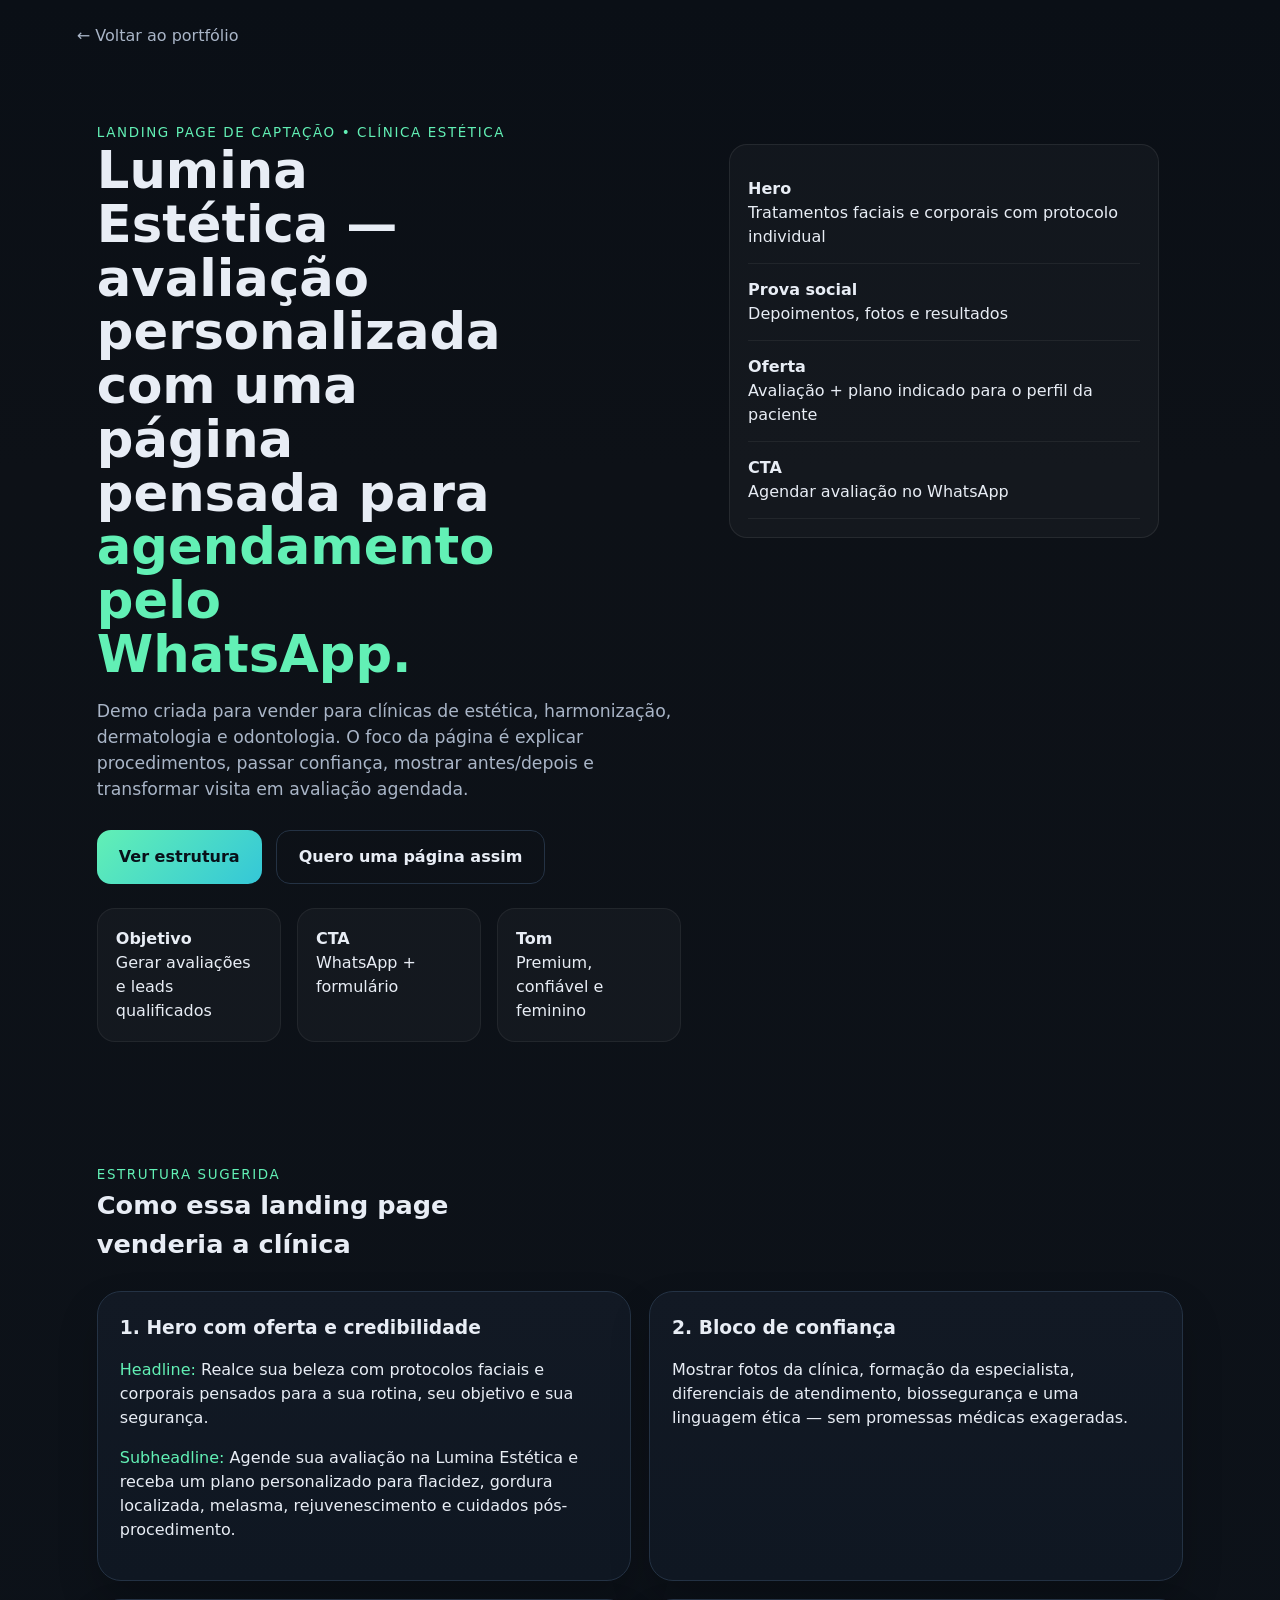
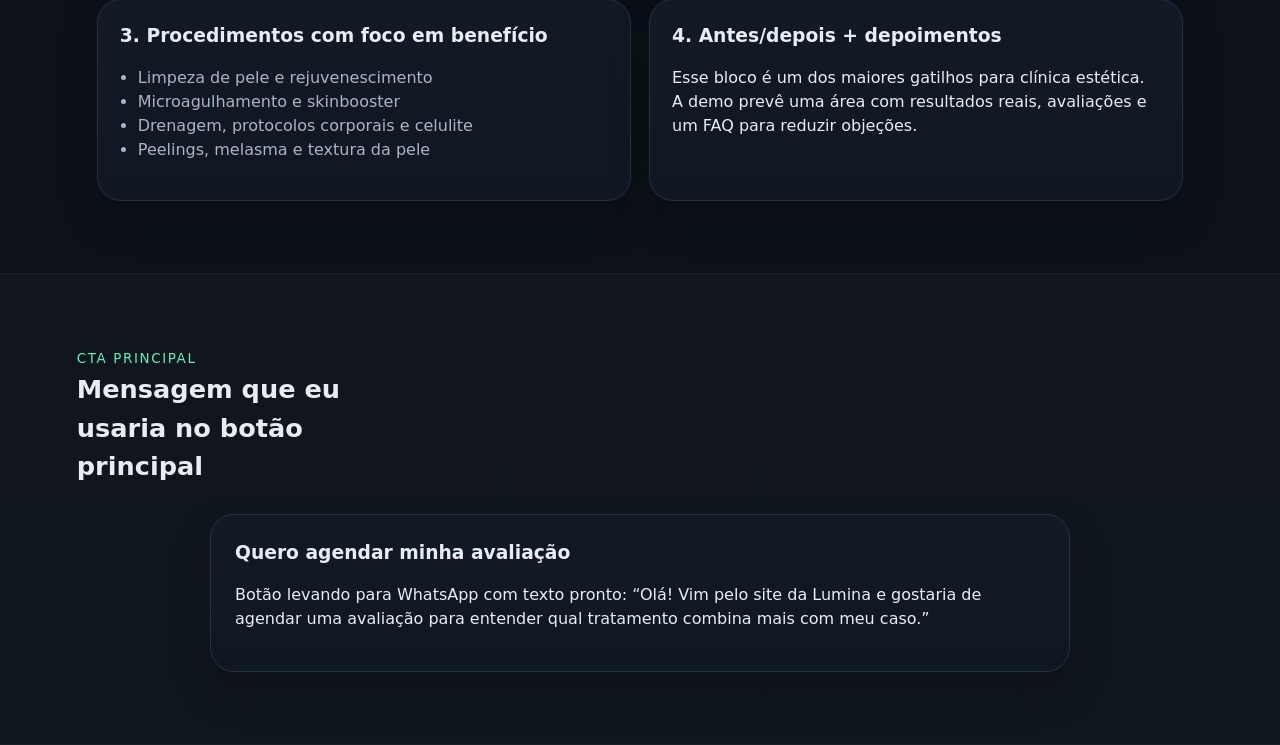
==== war-portfolio/clinica-estetica.html @ 03d07fb7 "Add war portfolio landing pages" ====
<!DOCTYPE html><html lang='pt-BR'><head><meta charset='UTF-8'/><meta name='viewport' content='width=device-width, initial-scale=1.0'/><title>Lumina Estética — Landing page demo</title><link rel='stylesheet' href='assets/styles.css'/></head><body>
<a class='back' href='index.html'>← Voltar ao portfólio</a>
<section class='demo-hero'>
  <div>
    <span class='eyebrow'>Landing page de captação • clínica estética</span>
    <h1>Lumina Estética — avaliação personalizada com uma página pensada para <span>agendamento pelo WhatsApp.</span></h1>
    <p class='lead'>Demo criada para vender para clínicas de estética, harmonização, dermatologia e odontologia. O foco da página é explicar procedimentos, passar confiança, mostrar antes/depois e transformar visita em avaliação agendada.</p>
    <div class='cta-row'><a class='btn primary' href='#estrutura'>Ver estrutura</a><a class='btn ghost' href='https://wa.me/' target='_blank'>Quero uma página assim</a></div>
    <div class='stats'><div class='stat'><strong>Objetivo</strong><div>Gerar avaliações e leads qualificados</div></div><div class='stat'><strong>CTA</strong><div>WhatsApp + formulário</div></div><div class='stat'><strong>Tom</strong><div>Premium, confiável e feminino</div></div></div>
  </div>
  <div class='mockup'><div class='screen'><div><strong>Hero</strong><br/>Tratamentos faciais e corporais com protocolo individual</div><div><strong>Prova social</strong><br/>Depoimentos, fotos e resultados</div><div><strong>Oferta</strong><br/>Avaliação + plano indicado para o perfil da paciente</div><div><strong>CTA</strong><br/>Agendar avaliação no WhatsApp</div></div></div>
</section>
<section id='estrutura' class='section'>
  <div class='section-head'><span class='eyebrow'>Estrutura sugerida</span><h2>Como essa landing page venderia a clínica</h2></div>
  <div class='feature-grid'>
    <article><h3>1. Hero com oferta e credibilidade</h3><p><span class='highlight'>Headline:</span> Realce sua beleza com protocolos faciais e corporais pensados para a sua rotina, seu objetivo e sua segurança.</p><p><span class='highlight'>Subheadline:</span> Agende sua avaliação na Lumina Estética e receba um plano personalizado para flacidez, gordura localizada, melasma, rejuvenescimento e cuidados pós-procedimento.</p></article>
    <article><h3>2. Bloco de confiança</h3><p>Mostrar fotos da clínica, formação da especialista, diferenciais de atendimento, biossegurança e uma linguagem ética — sem promessas médicas exageradas.</p></article>
    <article><h3>3. Procedimentos com foco em benefício</h3><ul class='clean'><li>Limpeza de pele e rejuvenescimento</li><li>Microagulhamento e skinbooster</li><li>Drenagem, protocolos corporais e celulite</li><li>Peelings, melasma e textura da pele</li></ul></article>
    <article><h3>4. Antes/depois + depoimentos</h3><p>Esse bloco é um dos maiores gatilhos para clínica estética. A demo prevê uma área com resultados reais, avaliações e um FAQ para reduzir objeções.</p></article>
  </div>
</section>
<section class='section alt'>
  <div class='section-head'><span class='eyebrow'>CTA principal</span><h2>Mensagem que eu usaria no botão principal</h2></div>
  <article style='padding:24px;max-width:860px;margin:auto'><h3>Quero agendar minha avaliação</h3><p>Botão levando para WhatsApp com texto pronto: “Olá! Vim pelo site da Lumina e gostaria de agendar uma avaliação para entender qual tratamento combina mais com meu caso.”</p></article>
</section>
</body></html>
---- war-portfolio/assets/styles.css ----
:root{--bg:#0d1117;--panel:#121924;--panel2:#0f1722;--text:#e8edf5;--muted:#a9b5c7;--line:#243244;--brand:#62f0b5;--brand2:#7aa2ff;--accent:#ffb86b}
*{box-sizing:border-box}body{margin:0;font-family:Inter,system-ui,sans-serif;background:linear-gradient(180deg,#0a0f16,#0d1117 20%,#0c121a);color:var(--text);line-height:1.5}a{color:inherit;text-decoration:none} .hero{padding:28px 6vw 72px;background:radial-gradient(circle at top right,rgba(98,240,181,.12),transparent 24%),radial-gradient(circle at top left,rgba(122,162,255,.12),transparent 20%)} .nav{display:flex;justify-content:space-between;align-items:center;margin-bottom:48px}.brand{font-weight:800;letter-spacing:.02em}.nav-links{display:flex;gap:20px;color:var(--muted)}.hero-grid{display:grid;grid-template-columns:1.25fr .75fr;gap:28px;align-items:start;max-width:1180px;margin:0 auto}.eyebrow{display:inline-block;font-size:.84rem;text-transform:uppercase;letter-spacing:.12em;color:var(--brand)}h1,h2,h3{margin:0 0 12px}h1{font-size:clamp(2rem,4vw,4rem);line-height:1.05;max-width:12ch}h1 span{color:var(--brand)}h2{font-size:clamp(1.5rem,2vw,2.4rem);max-width:20ch}.lead{font-size:1.08rem;color:var(--muted);max-width:60ch}.cta-row{display:flex;gap:14px;margin-top:28px;flex-wrap:wrap}.btn{display:inline-flex;align-items:center;justify-content:center;padding:14px 22px;border-radius:14px;font-weight:700;border:1px solid var(--line)}.btn.primary{background:linear-gradient(135deg,var(--brand),#34c7d8);color:#081019;border:none}.btn.ghost{background:transparent}.hero-card,.project-card,article,.services-grid article,.contact{background:linear-gradient(180deg,var(--panel),var(--panel2));border:1px solid var(--line);border-radius:24px;box-shadow:0 20px 40px rgba(0,0,0,.18)}.hero-card{padding:24px;display:grid;gap:16px}.metric{padding:18px;border-radius:18px;background:rgba(255,255,255,.02);border:1px solid rgba(255,255,255,.05)}.metric strong{display:block;font-size:1.1rem}.metric span{display:block;color:var(--muted);margin-top:4px}.section{padding:72px 6vw;max-width:1240px;margin:0 auto}.alt{background:rgba(255,255,255,.015);border-top:1px solid rgba(255,255,255,.04);border-bottom:1px solid rgba(255,255,255,.04);max-width:none}.section-head{margin-bottom:28px}.section-head p{color:var(--muted);max-width:70ch}.pillars,.services-grid,.niches{display:grid;grid-template-columns:repeat(3,1fr);gap:18px}.pillars article,.services-grid article,.niches article{padding:24px}.projects-grid{display:grid;grid-template-columns:repeat(4,1fr);gap:18px}.project-card{padding:22px;min-height:210px;display:flex;flex-direction:column;justify-content:flex-end;transition:.25s transform,.25s border-color}.project-card:hover{transform:translateY(-4px);border-color:var(--brand)}.project-card p{color:var(--muted)}.project-card.accent{background:linear-gradient(180deg,rgba(98,240,181,.08),rgba(18,25,36,1))}.tag{display:inline-block;padding:8px 12px;border-radius:999px;background:rgba(122,162,255,.15);color:#d7e2ff;font-size:.8rem;font-weight:700;margin-bottom:auto}.contact{padding:32px;display:flex;justify-content:space-between;align-items:center;gap:20px}.demo-hero{padding:72px 6vw 48px;max-width:1240px;margin:0 auto;display:grid;grid-template-columns:1.1fr .9fr;gap:24px}.mockup{padding:24px}.mockup .screen{border-radius:18px;border:1px solid rgba(255,255,255,.08);padding:18px;background:rgba(255,255,255,.03)}.mockup .screen div{padding:14px 0;border-bottom:1px solid rgba(255,255,255,.06)}.stats{display:grid;grid-template-columns:repeat(3,1fr);gap:16px;margin-top:24px}.stat{padding:18px;border-radius:18px;background:rgba(255,255,255,.03);border:1px solid rgba(255,255,255,.06)}.feature-grid,.faq-grid{display:grid;grid-template-columns:repeat(2,1fr);gap:18px}.feature-grid article,.faq-grid article{padding:22px}.back{display:inline-flex;margin:24px 6vw 0;color:var(--muted)} ul.clean{padding-left:18px;color:var(--muted)} .highlight{color:var(--brand)}
@media(max-width:980px){.hero-grid,.demo-hero,.projects-grid,.pillars,.services-grid,.niches,.feature-grid,.faq-grid{grid-template-columns:1fr 1fr}.contact{flex-direction:column;align-items:flex-start}}
@media(max-width:680px){.nav{flex-direction:column;gap:16px;align-items:flex-start}.hero-grid,.demo-hero,.projects-grid,.pillars,.services-grid,.niches,.feature-grid,.faq-grid{grid-template-columns:1fr}.contact{padding:24px}.stats{grid-template-columns:1fr}}
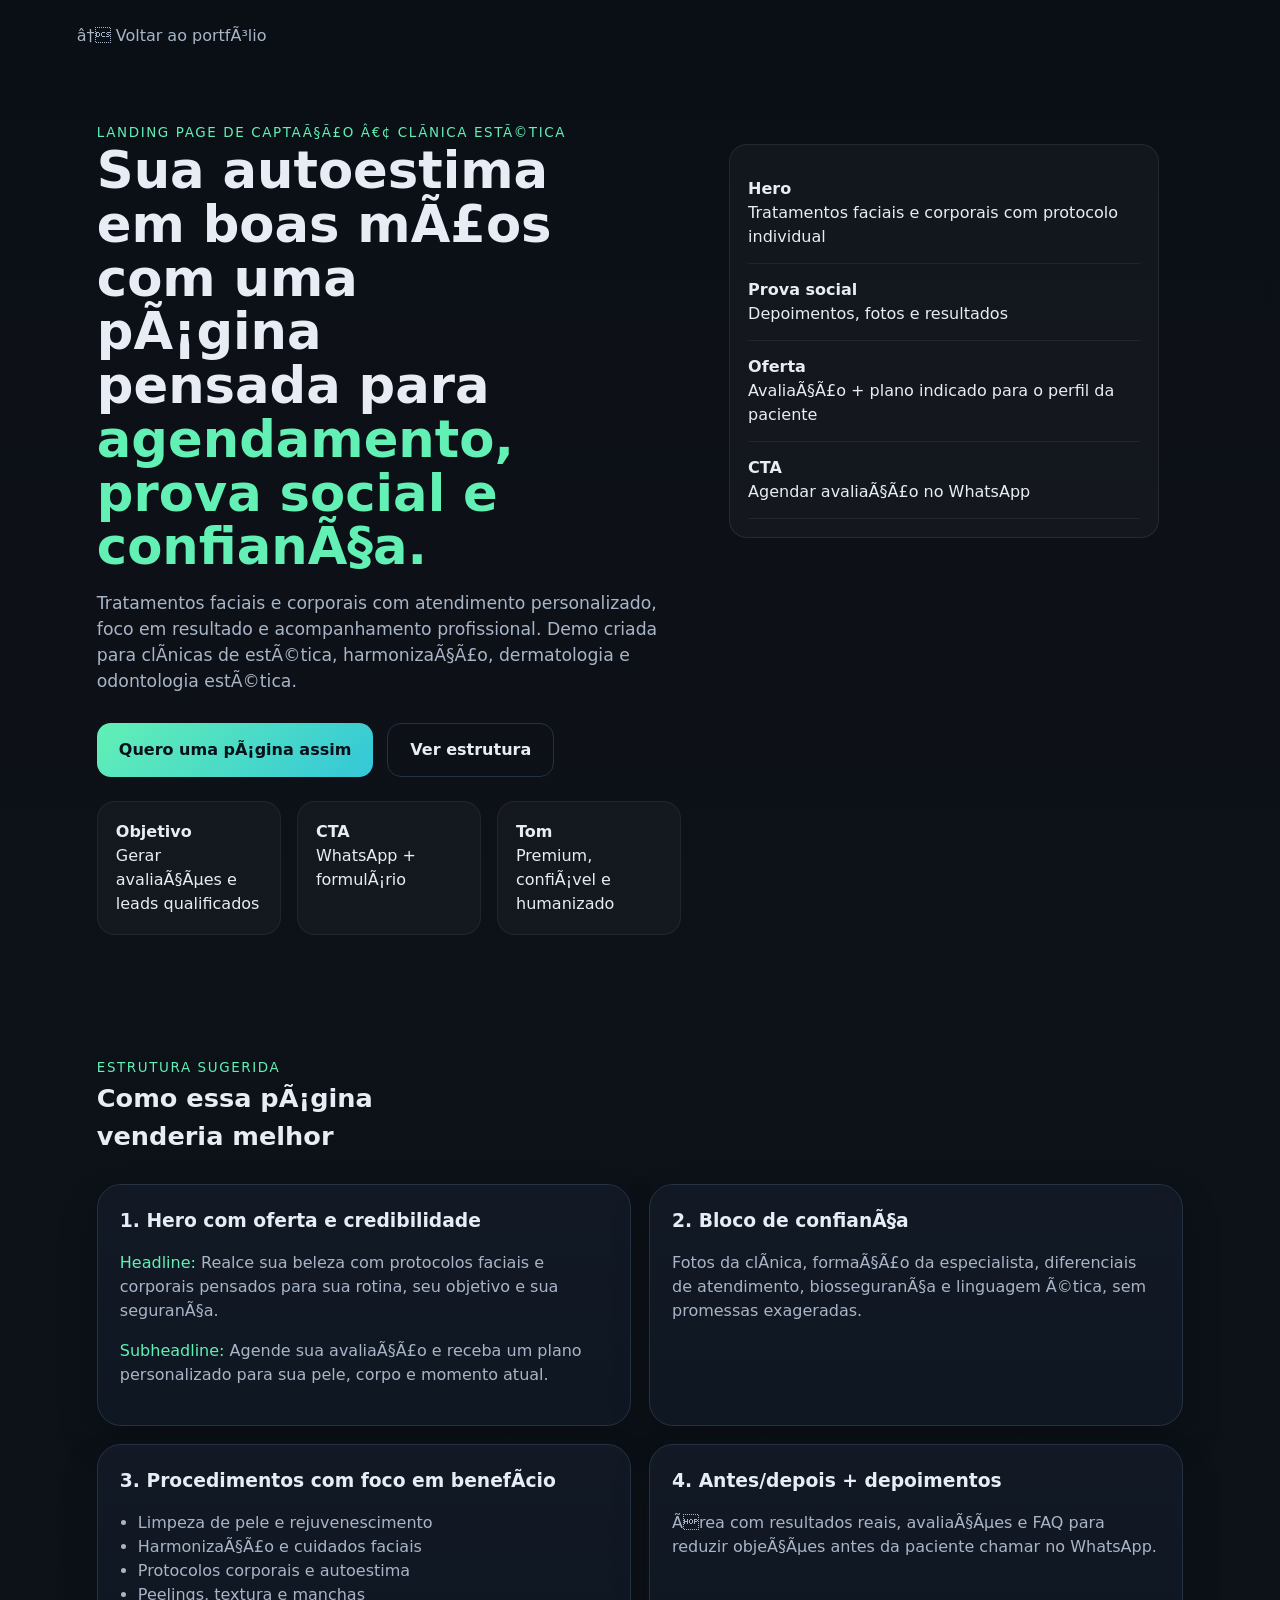
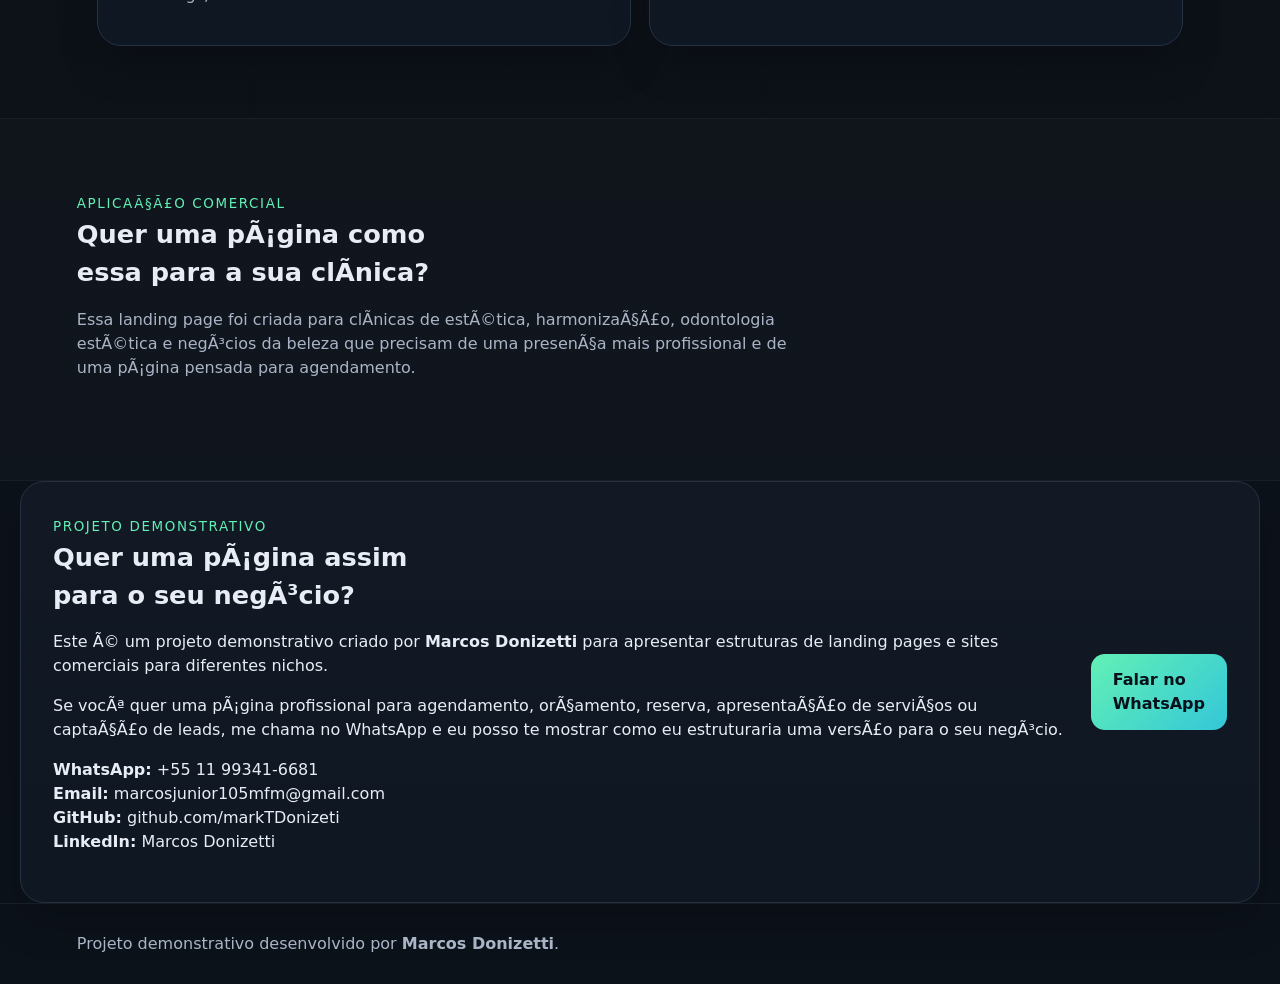
==== commit 19db7c76: "Improve war portfolio contacts and commercial copy" ====
--- a/war-portfolio/clinica-estetica.html
+++ b/war-portfolio/clinica-estetica.html
@@ -1,26 +1,35 @@
-<!DOCTYPE html><html lang='pt-BR'><head><meta charset='UTF-8'/><meta name='viewport' content='width=device-width, initial-scale=1.0'/><title>Lumina Estética — Landing page demo</title><link rel='stylesheet' href='assets/styles.css'/></head><body>
-<a class='back' href='index.html'>← Voltar ao portfólio</a>
-<section class='demo-hero'>
+﻿<!DOCTYPE html>
+<html lang="pt-BR"><head><meta charset="UTF-8"/><meta name="viewport" content="width=device-width, initial-scale=1.0"/><title>Lumina EstÃ©tica â€” Landing page demo</title><link rel="stylesheet" href="assets/styles.css"/></head>
+<body>
+<a class="back" href="index.html">â† Voltar ao portfÃ³lio</a>
+<section class="demo-hero">
   <div>
-    <span class='eyebrow'>Landing page de captação • clínica estética</span>
-    <h1>Lumina Estética — avaliação personalizada com uma página pensada para <span>agendamento pelo WhatsApp.</span></h1>
-    <p class='lead'>Demo criada para vender para clínicas de estética, harmonização, dermatologia e odontologia. O foco da página é explicar procedimentos, passar confiança, mostrar antes/depois e transformar visita em avaliação agendada.</p>
-    <div class='cta-row'><a class='btn primary' href='#estrutura'>Ver estrutura</a><a class='btn ghost' href='https://wa.me/' target='_blank'>Quero uma página assim</a></div>
-    <div class='stats'><div class='stat'><strong>Objetivo</strong><div>Gerar avaliações e leads qualificados</div></div><div class='stat'><strong>CTA</strong><div>WhatsApp + formulário</div></div><div class='stat'><strong>Tom</strong><div>Premium, confiável e feminino</div></div></div>
+    <span class="eyebrow">Landing page de captaÃ§Ã£o â€¢ clÃ­nica estÃ©tica</span>
+    <h1>Sua autoestima em boas mÃ£os com uma pÃ¡gina pensada para <span>agendamento, prova social e confianÃ§a.</span></h1>
+    <p class="lead">Tratamentos faciais e corporais com atendimento personalizado, foco em resultado e acompanhamento profissional. Demo criada para clÃ­nicas de estÃ©tica, harmonizaÃ§Ã£o, dermatologia e odontologia estÃ©tica.</p>
+    <div class="cta-row"><a class="btn primary" href="https://wa.me/5511993416681?text=Oi%20Marcos,%20vim%20pelo%20seu%20portf%C3%B3lio%20e%20quero%20falar%20sobre%20uma%20landing%20page." target="_blank" rel="noopener">Quero uma pÃ¡gina assim</a><a class="btn ghost" href="#estrutura">Ver estrutura</a></div>
+    <div class="stats"><div class='stat'><strong>Objetivo</strong><div>Gerar avaliaÃ§Ãµes e leads qualificados</div></div><div class='stat'><strong>CTA</strong><div>WhatsApp + formulÃ¡rio</div></div><div class='stat'><strong>Tom</strong><div>Premium, confiÃ¡vel e humanizado</div></div></div>
   </div>
-  <div class='mockup'><div class='screen'><div><strong>Hero</strong><br/>Tratamentos faciais e corporais com protocolo individual</div><div><strong>Prova social</strong><br/>Depoimentos, fotos e resultados</div><div><strong>Oferta</strong><br/>Avaliação + plano indicado para o perfil da paciente</div><div><strong>CTA</strong><br/>Agendar avaliação no WhatsApp</div></div></div>
+  <div class="mockup"><div class="screen"><div><strong>Hero</strong><br/>Tratamentos faciais e corporais com protocolo individual</div><div><strong>Prova social</strong><br/>Depoimentos, fotos e resultados</div><div><strong>Oferta</strong><br/>AvaliaÃ§Ã£o + plano indicado para o perfil da paciente</div><div><strong>CTA</strong><br/>Agendar avaliaÃ§Ã£o no WhatsApp</div></div></div>
 </section>
-<section id='estrutura' class='section'>
-  <div class='section-head'><span class='eyebrow'>Estrutura sugerida</span><h2>Como essa landing page venderia a clínica</h2></div>
-  <div class='feature-grid'>
-    <article><h3>1. Hero com oferta e credibilidade</h3><p><span class='highlight'>Headline:</span> Realce sua beleza com protocolos faciais e corporais pensados para a sua rotina, seu objetivo e sua segurança.</p><p><span class='highlight'>Subheadline:</span> Agende sua avaliação na Lumina Estética e receba um plano personalizado para flacidez, gordura localizada, melasma, rejuvenescimento e cuidados pós-procedimento.</p></article>
-    <article><h3>2. Bloco de confiança</h3><p>Mostrar fotos da clínica, formação da especialista, diferenciais de atendimento, biossegurança e uma linguagem ética — sem promessas médicas exageradas.</p></article>
-    <article><h3>3. Procedimentos com foco em benefício</h3><ul class='clean'><li>Limpeza de pele e rejuvenescimento</li><li>Microagulhamento e skinbooster</li><li>Drenagem, protocolos corporais e celulite</li><li>Peelings, melasma e textura da pele</li></ul></article>
-    <article><h3>4. Antes/depois + depoimentos</h3><p>Esse bloco é um dos maiores gatilhos para clínica estética. A demo prevê uma área com resultados reais, avaliações e um FAQ para reduzir objeções.</p></article>
+<section id="estrutura" class="section">
+  <div class="section-head"><span class="eyebrow">Estrutura sugerida</span><h2>Como essa pÃ¡gina venderia melhor</h2></div>
+  <div class="feature-grid"><article><h3>1. Hero com oferta e credibilidade</h3><p><span class='highlight'>Headline:</span> Realce sua beleza com protocolos faciais e corporais pensados para sua rotina, seu objetivo e sua seguranÃ§a.</p><p><span class='highlight'>Subheadline:</span> Agende sua avaliaÃ§Ã£o e receba um plano personalizado para sua pele, corpo e momento atual.</p></article><article><h3>2. Bloco de confianÃ§a</h3><p>Fotos da clÃ­nica, formaÃ§Ã£o da especialista, diferenciais de atendimento, biosseguranÃ§a e linguagem Ã©tica, sem promessas exageradas.</p></article><article><h3>3. Procedimentos com foco em benefÃ­cio</h3><ul class='clean'><li>Limpeza de pele e rejuvenescimento</li><li>HarmonizaÃ§Ã£o e cuidados faciais</li><li>Protocolos corporais e autoestima</li><li>Peelings, textura e manchas</li></ul></article><article><h3>4. Antes/depois + depoimentos</h3><p>Ãrea com resultados reais, avaliaÃ§Ãµes e FAQ para reduzir objeÃ§Ãµes antes da paciente chamar no WhatsApp.</p></article></div>
+</section>
+<section class="section alt">
+  <div class="section-head"><span class="eyebrow">AplicaÃ§Ã£o comercial</span><h2>Quer uma pÃ¡gina como essa para a sua clÃ­nica?</h2><p>Essa landing page foi criada para clÃ­nicas de estÃ©tica, harmonizaÃ§Ã£o, odontologia estÃ©tica e negÃ³cios da beleza que precisam de uma presenÃ§a mais profissional e de uma pÃ¡gina pensada para agendamento.</p></div>
+</section>
+
+<section class="section contact">
+  <div>
+    <span class="eyebrow">Projeto demonstrativo</span>
+    <h2>Quer uma pÃ¡gina assim para o seu negÃ³cio?</h2>
+    <p>Este Ã© um projeto demonstrativo criado por <strong>Marcos Donizetti</strong> para apresentar estruturas de landing pages e sites comerciais para diferentes nichos.</p>
+    <p>Se vocÃª quer uma pÃ¡gina profissional para agendamento, orÃ§amento, reserva, apresentaÃ§Ã£o de serviÃ§os ou captaÃ§Ã£o de leads, me chama no WhatsApp e eu posso te mostrar como eu estruturaria uma versÃ£o para o seu negÃ³cio.</p>
+    <p><strong>WhatsApp:</strong> +55 11 99341-6681<br/><strong>Email:</strong> marcosjunior105mfm@gmail.com<br/><strong>GitHub:</strong> <a href="https://github.com/markTDonizeti" target="_blank" rel="noopener">github.com/markTDonizeti</a><br/><strong>LinkedIn:</strong> <a href="https://www.linkedin.com/in/marcos-donizetti-48435938b/" target="_blank" rel="noopener">Marcos Donizetti</a></p>
   </div>
+  <a class="btn primary" href="https://wa.me/5511993416681?text=Oi%20Marcos,%20vim%20pelo%20seu%20portf%C3%B3lio%20e%20quero%20falar%20sobre%20uma%20landing%20page." target="_blank" rel="noopener">Falar no WhatsApp</a>
 </section>
-<section class='section alt'>
-  <div class='section-head'><span class='eyebrow'>CTA principal</span><h2>Mensagem que eu usaria no botão principal</h2></div>
-  <article style='padding:24px;max-width:860px;margin:auto'><h3>Quero agendar minha avaliação</h3><p>Botão levando para WhatsApp com texto pronto: “Olá! Vim pelo site da Lumina e gostaria de agendar uma avaliação para entender qual tratamento combina mais com meu caso.”</p></article>
-</section>
+<footer class="footer">Projeto demonstrativo desenvolvido por <strong>Marcos Donizetti</strong>.</footer>
+
 </body></html>
--- a/war-portfolio/assets/styles.css
+++ b/war-portfolio/assets/styles.css
@@ -1,4 +1,4 @@
-:root{--bg:#0d1117;--panel:#121924;--panel2:#0f1722;--text:#e8edf5;--muted:#a9b5c7;--line:#243244;--brand:#62f0b5;--brand2:#7aa2ff;--accent:#ffb86b}
-*{box-sizing:border-box}body{margin:0;font-family:Inter,system-ui,sans-serif;background:linear-gradient(180deg,#0a0f16,#0d1117 20%,#0c121a);color:var(--text);line-height:1.5}a{color:inherit;text-decoration:none} .hero{padding:28px 6vw 72px;background:radial-gradient(circle at top right,rgba(98,240,181,.12),transparent 24%),radial-gradient(circle at top left,rgba(122,162,255,.12),transparent 20%)} .nav{display:flex;justify-content:space-between;align-items:center;margin-bottom:48px}.brand{font-weight:800;letter-spacing:.02em}.nav-links{display:flex;gap:20px;color:var(--muted)}.hero-grid{display:grid;grid-template-columns:1.25fr .75fr;gap:28px;align-items:start;max-width:1180px;margin:0 auto}.eyebrow{display:inline-block;font-size:.84rem;text-transform:uppercase;letter-spacing:.12em;color:var(--brand)}h1,h2,h3{margin:0 0 12px}h1{font-size:clamp(2rem,4vw,4rem);line-height:1.05;max-width:12ch}h1 span{color:var(--brand)}h2{font-size:clamp(1.5rem,2vw,2.4rem);max-width:20ch}.lead{font-size:1.08rem;color:var(--muted);max-width:60ch}.cta-row{display:flex;gap:14px;margin-top:28px;flex-wrap:wrap}.btn{display:inline-flex;align-items:center;justify-content:center;padding:14px 22px;border-radius:14px;font-weight:700;border:1px solid var(--line)}.btn.primary{background:linear-gradient(135deg,var(--brand),#34c7d8);color:#081019;border:none}.btn.ghost{background:transparent}.hero-card,.project-card,article,.services-grid article,.contact{background:linear-gradient(180deg,var(--panel),var(--panel2));border:1px solid var(--line);border-radius:24px;box-shadow:0 20px 40px rgba(0,0,0,.18)}.hero-card{padding:24px;display:grid;gap:16px}.metric{padding:18px;border-radius:18px;background:rgba(255,255,255,.02);border:1px solid rgba(255,255,255,.05)}.metric strong{display:block;font-size:1.1rem}.metric span{display:block;color:var(--muted);margin-top:4px}.section{padding:72px 6vw;max-width:1240px;margin:0 auto}.alt{background:rgba(255,255,255,.015);border-top:1px solid rgba(255,255,255,.04);border-bottom:1px solid rgba(255,255,255,.04);max-width:none}.section-head{margin-bottom:28px}.section-head p{color:var(--muted);max-width:70ch}.pillars,.services-grid,.niches{display:grid;grid-template-columns:repeat(3,1fr);gap:18px}.pillars article,.services-grid article,.niches article{padding:24px}.projects-grid{display:grid;grid-template-columns:repeat(4,1fr);gap:18px}.project-card{padding:22px;min-height:210px;display:flex;flex-direction:column;justify-content:flex-end;transition:.25s transform,.25s border-color}.project-card:hover{transform:translateY(-4px);border-color:var(--brand)}.project-card p{color:var(--muted)}.project-card.accent{background:linear-gradient(180deg,rgba(98,240,181,.08),rgba(18,25,36,1))}.tag{display:inline-block;padding:8px 12px;border-radius:999px;background:rgba(122,162,255,.15);color:#d7e2ff;font-size:.8rem;font-weight:700;margin-bottom:auto}.contact{padding:32px;display:flex;justify-content:space-between;align-items:center;gap:20px}.demo-hero{padding:72px 6vw 48px;max-width:1240px;margin:0 auto;display:grid;grid-template-columns:1.1fr .9fr;gap:24px}.mockup{padding:24px}.mockup .screen{border-radius:18px;border:1px solid rgba(255,255,255,.08);padding:18px;background:rgba(255,255,255,.03)}.mockup .screen div{padding:14px 0;border-bottom:1px solid rgba(255,255,255,.06)}.stats{display:grid;grid-template-columns:repeat(3,1fr);gap:16px;margin-top:24px}.stat{padding:18px;border-radius:18px;background:rgba(255,255,255,.03);border:1px solid rgba(255,255,255,.06)}.feature-grid,.faq-grid{display:grid;grid-template-columns:repeat(2,1fr);gap:18px}.feature-grid article,.faq-grid article{padding:22px}.back{display:inline-flex;margin:24px 6vw 0;color:var(--muted)} ul.clean{padding-left:18px;color:var(--muted)} .highlight{color:var(--brand)}
+﻿:root{--bg:#0d1117;--panel:#121924;--panel2:#0f1722;--text:#e8edf5;--muted:#a9b5c7;--line:#243244;--brand:#62f0b5;--brand2:#7aa2ff;--accent:#ffb86b}
+*{box-sizing:border-box}body{margin:0;font-family:Inter,system-ui,sans-serif;background:linear-gradient(180deg,#0a0f16,#0d1117 20%,#0c121a);color:var(--text);line-height:1.5}a{color:inherit;text-decoration:none}.hero{padding:28px 6vw 72px;background:radial-gradient(circle at top right,rgba(98,240,181,.12),transparent 24%),radial-gradient(circle at top left,rgba(122,162,255,.12),transparent 20%)}.nav{display:flex;justify-content:space-between;align-items:center;margin-bottom:48px}.brand{font-weight:800;letter-spacing:.02em}.nav-links{display:flex;gap:20px;color:var(--muted);flex-wrap:wrap}.hero-grid{display:grid;grid-template-columns:1.2fr .8fr;gap:28px;align-items:start;max-width:1180px;margin:0 auto}.eyebrow{display:inline-block;font-size:.84rem;text-transform:uppercase;letter-spacing:.12em;color:var(--brand)}h1,h2,h3{margin:0 0 12px}h1{font-size:clamp(2rem,4vw,4rem);line-height:1.05;max-width:13ch}h1 span{color:var(--brand)}h2{font-size:clamp(1.5rem,2vw,2.4rem);max-width:22ch}.lead{font-size:1.08rem;color:var(--muted);max-width:60ch}.cta-row{display:flex;gap:14px;margin-top:28px;flex-wrap:wrap}.btn{display:inline-flex;align-items:center;justify-content:center;padding:14px 22px;border-radius:14px;font-weight:700;border:1px solid var(--line)}.btn.primary{background:linear-gradient(135deg,var(--brand),#34c7d8);color:#081019;border:none}.btn.ghost{background:transparent}.hero-card,.project-card,article,.services-grid article,.contact,.wide-card{background:linear-gradient(180deg,var(--panel),var(--panel2));border:1px solid var(--line);border-radius:24px;box-shadow:0 20px 40px rgba(0,0,0,.18)}.hero-card{padding:24px;display:grid;gap:16px}.metric{padding:18px;border-radius:18px;background:rgba(255,255,255,.02);border:1px solid rgba(255,255,255,.05);overflow-wrap:anywhere}.metric strong{display:block;font-size:1.1rem}.metric span{display:block;color:var(--muted);margin-top:4px}.section{padding:72px 6vw;max-width:1240px;margin:0 auto}.alt{background:rgba(255,255,255,.015);border-top:1px solid rgba(255,255,255,.04);border-bottom:1px solid rgba(255,255,255,.04);max-width:none}.section-head{margin-bottom:28px}.section-head p{color:var(--muted);max-width:70ch}.pillars,.services-grid,.niches{display:grid;grid-template-columns:repeat(3,1fr);gap:18px}.pillars article,.services-grid article,.niches article,.wide-card{padding:24px}.projects-grid{display:grid;grid-template-columns:repeat(4,1fr);gap:18px}.project-card{padding:22px;min-height:210px;display:flex;flex-direction:column;justify-content:flex-end;transition:.25s transform,.25s border-color}.project-card:hover{transform:translateY(-4px);border-color:var(--brand)}.project-card p,article p,.small{color:var(--muted)}.project-card.accent{background:linear-gradient(180deg,rgba(98,240,181,.08),rgba(18,25,36,1))}.tag{display:inline-block;padding:8px 12px;border-radius:999px;background:rgba(122,162,255,.15);color:#d7e2ff;font-size:.8rem;font-weight:700;margin-bottom:auto}.contact{padding:32px;display:flex;justify-content:space-between;align-items:center;gap:20px}.demo-hero{padding:72px 6vw 48px;max-width:1240px;margin:0 auto;display:grid;grid-template-columns:1.1fr .9fr;gap:24px}.mockup{padding:24px}.mockup .screen{border-radius:18px;border:1px solid rgba(255,255,255,.08);padding:18px;background:rgba(255,255,255,.03)}.mockup .screen div{padding:14px 0;border-bottom:1px solid rgba(255,255,255,.06)}.stats{display:grid;grid-template-columns:repeat(3,1fr);gap:16px;margin-top:24px}.stat{padding:18px;border-radius:18px;background:rgba(255,255,255,.03);border:1px solid rgba(255,255,255,.06)}.feature-grid,.faq-grid{display:grid;grid-template-columns:repeat(2,1fr);gap:18px}.feature-grid article,.faq-grid article{padding:22px}.back{display:inline-flex;margin:24px 6vw 0;color:var(--muted)}ul.clean{padding-left:18px;color:var(--muted)}.highlight{color:var(--brand)}.footer{padding:28px 6vw;color:var(--muted);border-top:1px solid rgba(255,255,255,.06)}
 @media(max-width:980px){.hero-grid,.demo-hero,.projects-grid,.pillars,.services-grid,.niches,.feature-grid,.faq-grid{grid-template-columns:1fr 1fr}.contact{flex-direction:column;align-items:flex-start}}
 @media(max-width:680px){.nav{flex-direction:column;gap:16px;align-items:flex-start}.hero-grid,.demo-hero,.projects-grid,.pillars,.services-grid,.niches,.feature-grid,.faq-grid{grid-template-columns:1fr}.contact{padding:24px}.stats{grid-template-columns:1fr}}
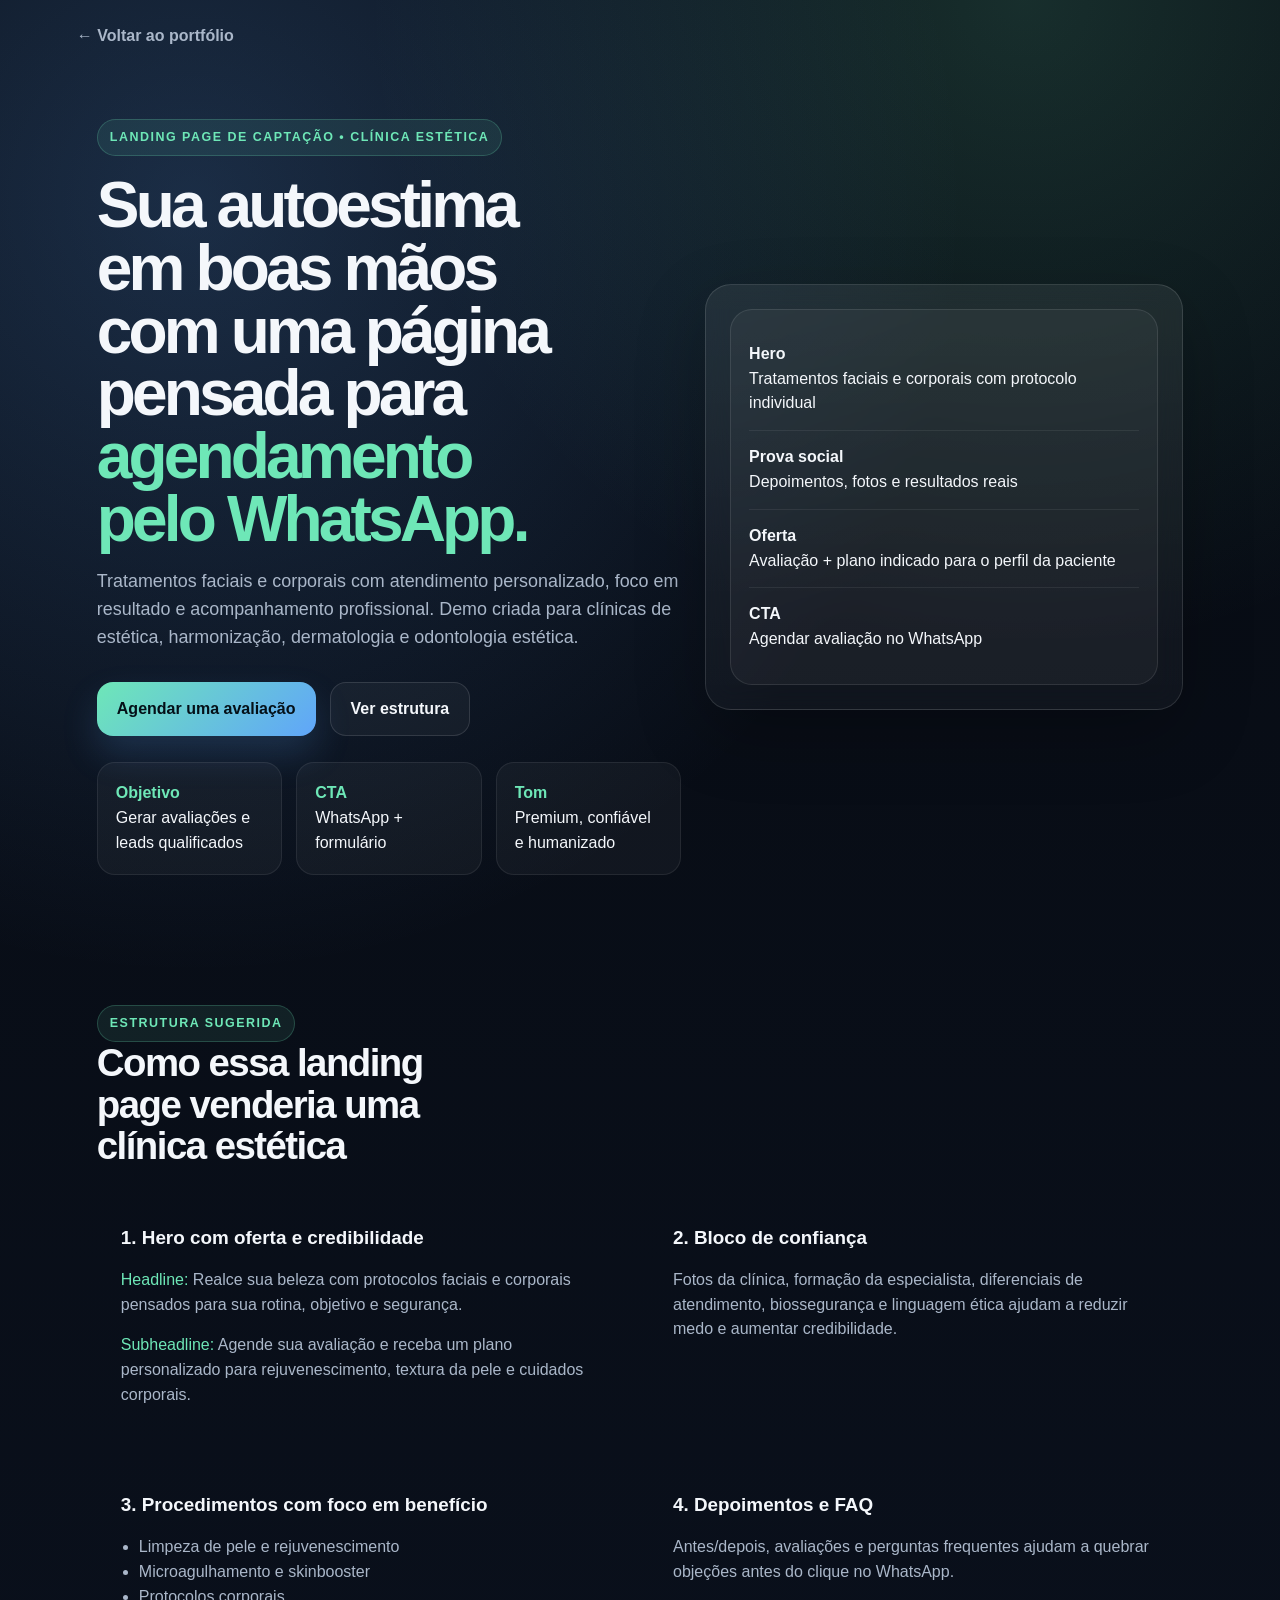
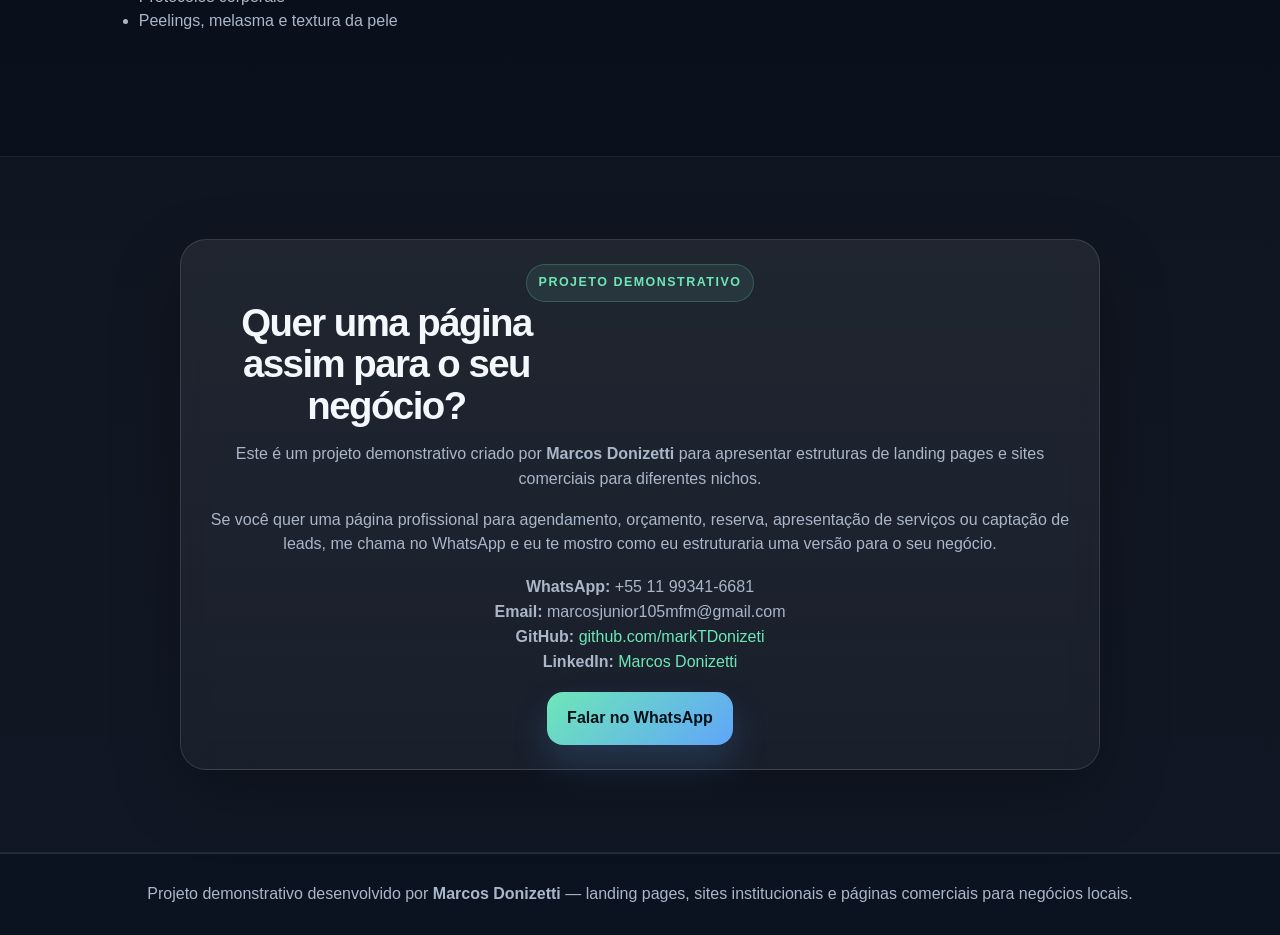
==== commit cc7fe985: "Fix UTF-8 encoding and improve portfolio layout" ====
--- a/war-portfolio/clinica-estetica.html
+++ b/war-portfolio/clinica-estetica.html
@@ -1,35 +1,45 @@
-﻿<!DOCTYPE html>
-<html lang="pt-BR"><head><meta charset="UTF-8"/><meta name="viewport" content="width=device-width, initial-scale=1.0"/><title>Lumina EstÃ©tica â€” Landing page demo</title><link rel="stylesheet" href="assets/styles.css"/></head>
+<!DOCTYPE html>
+<html lang='pt-BR'>
+<head>
+  <meta charset='UTF-8'/>
+  <meta http-equiv='Content-Type' content='text/html; charset=UTF-8'/>
+  <meta name='viewport' content='width=device-width, initial-scale=1.0'/>
+  <title>Lumina Estética — Landing page demo</title>
+  <link rel='stylesheet' href='assets/styles.css'/>
+</head>
 <body>
-<a class="back" href="index.html">â† Voltar ao portfÃ³lio</a>
-<section class="demo-hero">
+<a class='back' href='index.html'>← Voltar ao portfólio</a>
+<section class='demo-hero'>
   <div>
-    <span class="eyebrow">Landing page de captaÃ§Ã£o â€¢ clÃ­nica estÃ©tica</span>
-    <h1>Sua autoestima em boas mÃ£os com uma pÃ¡gina pensada para <span>agendamento, prova social e confianÃ§a.</span></h1>
-    <p class="lead">Tratamentos faciais e corporais com atendimento personalizado, foco em resultado e acompanhamento profissional. Demo criada para clÃ­nicas de estÃ©tica, harmonizaÃ§Ã£o, dermatologia e odontologia estÃ©tica.</p>
-    <div class="cta-row"><a class="btn primary" href="https://wa.me/5511993416681?text=Oi%20Marcos,%20vim%20pelo%20seu%20portf%C3%B3lio%20e%20quero%20falar%20sobre%20uma%20landing%20page." target="_blank" rel="noopener">Quero uma pÃ¡gina assim</a><a class="btn ghost" href="#estrutura">Ver estrutura</a></div>
-    <div class="stats"><div class='stat'><strong>Objetivo</strong><div>Gerar avaliaÃ§Ãµes e leads qualificados</div></div><div class='stat'><strong>CTA</strong><div>WhatsApp + formulÃ¡rio</div></div><div class='stat'><strong>Tom</strong><div>Premium, confiÃ¡vel e humanizado</div></div></div>
+    <span class='eyebrow'>Landing page de captação • clínica estética</span>
+    <h1>Sua autoestima em boas mãos com uma página pensada para <span>agendamento pelo WhatsApp.</span></h1>
+    <p class='lead'>Tratamentos faciais e corporais com atendimento personalizado, foco em resultado e acompanhamento profissional. Demo criada para clínicas de estética, harmonização, dermatologia e odontologia estética.</p>
+    <div class='cta-row'><a class='btn primary' href='https://wa.me/5511993416681?text=Oi%20Marcos,%20vim%20pelo%20seu%20portf%C3%B3lio%20e%20quero%20falar%20sobre%20uma%20landing%20page.' target='_blank' rel='noopener'>Agendar uma avaliação</a><a class='btn ghost' href='#estrutura'>Ver estrutura</a></div>
+    <div class='stats'><div class='stat'><strong>Objetivo</strong><div>Gerar avaliações e leads qualificados</div></div><div class='stat'><strong>CTA</strong><div>WhatsApp + formulário</div></div><div class='stat'><strong>Tom</strong><div>Premium, confiável e humanizado</div></div></div>
   </div>
-  <div class="mockup"><div class="screen"><div><strong>Hero</strong><br/>Tratamentos faciais e corporais com protocolo individual</div><div><strong>Prova social</strong><br/>Depoimentos, fotos e resultados</div><div><strong>Oferta</strong><br/>AvaliaÃ§Ã£o + plano indicado para o perfil da paciente</div><div><strong>CTA</strong><br/>Agendar avaliaÃ§Ã£o no WhatsApp</div></div></div>
+  <div class='mockup'><div class='screen'><div><strong>Hero</strong><br/>Tratamentos faciais e corporais com protocolo individual</div><div><strong>Prova social</strong><br/>Depoimentos, fotos e resultados reais</div><div><strong>Oferta</strong><br/>Avaliação + plano indicado para o perfil da paciente</div><div><strong>CTA</strong><br/>Agendar avaliação no WhatsApp</div></div></div>
 </section>
-<section id="estrutura" class="section">
-  <div class="section-head"><span class="eyebrow">Estrutura sugerida</span><h2>Como essa pÃ¡gina venderia melhor</h2></div>
-  <div class="feature-grid"><article><h3>1. Hero com oferta e credibilidade</h3><p><span class='highlight'>Headline:</span> Realce sua beleza com protocolos faciais e corporais pensados para sua rotina, seu objetivo e sua seguranÃ§a.</p><p><span class='highlight'>Subheadline:</span> Agende sua avaliaÃ§Ã£o e receba um plano personalizado para sua pele, corpo e momento atual.</p></article><article><h3>2. Bloco de confianÃ§a</h3><p>Fotos da clÃ­nica, formaÃ§Ã£o da especialista, diferenciais de atendimento, biosseguranÃ§a e linguagem Ã©tica, sem promessas exageradas.</p></article><article><h3>3. Procedimentos com foco em benefÃ­cio</h3><ul class='clean'><li>Limpeza de pele e rejuvenescimento</li><li>HarmonizaÃ§Ã£o e cuidados faciais</li><li>Protocolos corporais e autoestima</li><li>Peelings, textura e manchas</li></ul></article><article><h3>4. Antes/depois + depoimentos</h3><p>Ãrea com resultados reais, avaliaÃ§Ãµes e FAQ para reduzir objeÃ§Ãµes antes da paciente chamar no WhatsApp.</p></article></div>
-</section>
-<section class="section alt">
-  <div class="section-head"><span class="eyebrow">AplicaÃ§Ã£o comercial</span><h2>Quer uma pÃ¡gina como essa para a sua clÃ­nica?</h2><p>Essa landing page foi criada para clÃ­nicas de estÃ©tica, harmonizaÃ§Ã£o, odontologia estÃ©tica e negÃ³cios da beleza que precisam de uma presenÃ§a mais profissional e de uma pÃ¡gina pensada para agendamento.</p></div>
+<section id='estrutura' class='section'>
+  <div class='section-head'><span class='eyebrow'>Estrutura sugerida</span><h2>Como essa landing page venderia uma clínica estética</h2></div>
+  <div class='feature-grid'><article><h3>1. Hero com oferta e credibilidade</h3><p><span class='highlight'>Headline:</span> Realce sua beleza com protocolos faciais e corporais pensados para sua rotina, objetivo e segurança.</p><p><span class='highlight'>Subheadline:</span> Agende sua avaliação e receba um plano personalizado para rejuvenescimento, textura da pele e cuidados corporais.</p></article><article><h3>2. Bloco de confiança</h3><p>Fotos da clínica, formação da especialista, diferenciais de atendimento, biossegurança e linguagem ética ajudam a reduzir medo e aumentar credibilidade.</p></article><article><h3>3. Procedimentos com foco em benefício</h3><ul class='clean'><li>Limpeza de pele e rejuvenescimento</li><li>Microagulhamento e skinbooster</li><li>Protocolos corporais</li><li>Peelings, melasma e textura da pele</li></ul></article><article><h3>4. Depoimentos e FAQ</h3><p>Antes/depois, avaliações e perguntas frequentes ajudam a quebrar objeções antes do clique no WhatsApp.</p></article></div>
 </section>
 
-<section class="section contact">
-  <div>
-    <span class="eyebrow">Projeto demonstrativo</span>
-    <h2>Quer uma pÃ¡gina assim para o seu negÃ³cio?</h2>
-    <p>Este Ã© um projeto demonstrativo criado por <strong>Marcos Donizetti</strong> para apresentar estruturas de landing pages e sites comerciais para diferentes nichos.</p>
-    <p>Se vocÃª quer uma pÃ¡gina profissional para agendamento, orÃ§amento, reserva, apresentaÃ§Ã£o de serviÃ§os ou captaÃ§Ã£o de leads, me chama no WhatsApp e eu posso te mostrar como eu estruturaria uma versÃ£o para o seu negÃ³cio.</p>
-    <p><strong>WhatsApp:</strong> +55 11 99341-6681<br/><strong>Email:</strong> marcosjunior105mfm@gmail.com<br/><strong>GitHub:</strong> <a href="https://github.com/markTDonizeti" target="_blank" rel="noopener">github.com/markTDonizeti</a><br/><strong>LinkedIn:</strong> <a href="https://www.linkedin.com/in/marcos-donizetti-48435938b/" target="_blank" rel="noopener">Marcos Donizetti</a></p>
+<section class='section alt'>
+  <div class='final-cta'>
+    <span class='eyebrow'>Projeto demonstrativo</span>
+    <h2>Quer uma página assim para o seu negócio?</h2>
+    <p>Este é um projeto demonstrativo criado por <strong>Marcos Donizetti</strong> para apresentar estruturas de landing pages e sites comerciais para diferentes nichos.</p>
+    <p>Se você quer uma página profissional para agendamento, orçamento, reserva, apresentação de serviços ou captação de leads, me chama no WhatsApp e eu te mostro como eu estruturaria uma versão para o seu negócio.</p>
+    <div class='contact-lines'>
+      <strong>WhatsApp:</strong> +55 11 99341-6681<br/>
+      <strong>Email:</strong> marcosjunior105mfm@gmail.com<br/>
+      <strong>GitHub:</strong> <a href='https://github.com/markTDonizeti' target='_blank' rel='noopener'>github.com/markTDonizeti</a><br/>
+      <strong>LinkedIn:</strong> <a href='https://www.linkedin.com/in/marcos-donizetti-48435938b/' target='_blank' rel='noopener'>Marcos Donizetti</a>
+    </div>
+    <a class='btn primary' href='https://wa.me/5511993416681?text=Oi%20Marcos,%20vim%20pelo%20seu%20portf%C3%B3lio%20e%20quero%20falar%20sobre%20uma%20landing%20page.' target='_blank' rel='noopener'>Falar no WhatsApp</a>
   </div>
-  <a class="btn primary" href="https://wa.me/5511993416681?text=Oi%20Marcos,%20vim%20pelo%20seu%20portf%C3%B3lio%20e%20quero%20falar%20sobre%20uma%20landing%20page." target="_blank" rel="noopener">Falar no WhatsApp</a>
 </section>
-<footer class="footer">Projeto demonstrativo desenvolvido por <strong>Marcos Donizetti</strong>.</footer>
+<footer class='footer'>Projeto demonstrativo desenvolvido por <strong>Marcos Donizetti</strong> — landing pages, sites institucionais e páginas comerciais para negócios locais.</footer>
 
-</body></html>
+</body>
+</html>
--- a/war-portfolio/assets/styles.css
+++ b/war-portfolio/assets/styles.css
@@ -1,4 +1,249 @@
-﻿:root{--bg:#0d1117;--panel:#121924;--panel2:#0f1722;--text:#e8edf5;--muted:#a9b5c7;--line:#243244;--brand:#62f0b5;--brand2:#7aa2ff;--accent:#ffb86b}
-*{box-sizing:border-box}body{margin:0;font-family:Inter,system-ui,sans-serif;background:linear-gradient(180deg,#0a0f16,#0d1117 20%,#0c121a);color:var(--text);line-height:1.5}a{color:inherit;text-decoration:none}.hero{padding:28px 6vw 72px;background:radial-gradient(circle at top right,rgba(98,240,181,.12),transparent 24%),radial-gradient(circle at top left,rgba(122,162,255,.12),transparent 20%)}.nav{display:flex;justify-content:space-between;align-items:center;margin-bottom:48px}.brand{font-weight:800;letter-spacing:.02em}.nav-links{display:flex;gap:20px;color:var(--muted);flex-wrap:wrap}.hero-grid{display:grid;grid-template-columns:1.2fr .8fr;gap:28px;align-items:start;max-width:1180px;margin:0 auto}.eyebrow{display:inline-block;font-size:.84rem;text-transform:uppercase;letter-spacing:.12em;color:var(--brand)}h1,h2,h3{margin:0 0 12px}h1{font-size:clamp(2rem,4vw,4rem);line-height:1.05;max-width:13ch}h1 span{color:var(--brand)}h2{font-size:clamp(1.5rem,2vw,2.4rem);max-width:22ch}.lead{font-size:1.08rem;color:var(--muted);max-width:60ch}.cta-row{display:flex;gap:14px;margin-top:28px;flex-wrap:wrap}.btn{display:inline-flex;align-items:center;justify-content:center;padding:14px 22px;border-radius:14px;font-weight:700;border:1px solid var(--line)}.btn.primary{background:linear-gradient(135deg,var(--brand),#34c7d8);color:#081019;border:none}.btn.ghost{background:transparent}.hero-card,.project-card,article,.services-grid article,.contact,.wide-card{background:linear-gradient(180deg,var(--panel),var(--panel2));border:1px solid var(--line);border-radius:24px;box-shadow:0 20px 40px rgba(0,0,0,.18)}.hero-card{padding:24px;display:grid;gap:16px}.metric{padding:18px;border-radius:18px;background:rgba(255,255,255,.02);border:1px solid rgba(255,255,255,.05);overflow-wrap:anywhere}.metric strong{display:block;font-size:1.1rem}.metric span{display:block;color:var(--muted);margin-top:4px}.section{padding:72px 6vw;max-width:1240px;margin:0 auto}.alt{background:rgba(255,255,255,.015);border-top:1px solid rgba(255,255,255,.04);border-bottom:1px solid rgba(255,255,255,.04);max-width:none}.section-head{margin-bottom:28px}.section-head p{color:var(--muted);max-width:70ch}.pillars,.services-grid,.niches{display:grid;grid-template-columns:repeat(3,1fr);gap:18px}.pillars article,.services-grid article,.niches article,.wide-card{padding:24px}.projects-grid{display:grid;grid-template-columns:repeat(4,1fr);gap:18px}.project-card{padding:22px;min-height:210px;display:flex;flex-direction:column;justify-content:flex-end;transition:.25s transform,.25s border-color}.project-card:hover{transform:translateY(-4px);border-color:var(--brand)}.project-card p,article p,.small{color:var(--muted)}.project-card.accent{background:linear-gradient(180deg,rgba(98,240,181,.08),rgba(18,25,36,1))}.tag{display:inline-block;padding:8px 12px;border-radius:999px;background:rgba(122,162,255,.15);color:#d7e2ff;font-size:.8rem;font-weight:700;margin-bottom:auto}.contact{padding:32px;display:flex;justify-content:space-between;align-items:center;gap:20px}.demo-hero{padding:72px 6vw 48px;max-width:1240px;margin:0 auto;display:grid;grid-template-columns:1.1fr .9fr;gap:24px}.mockup{padding:24px}.mockup .screen{border-radius:18px;border:1px solid rgba(255,255,255,.08);padding:18px;background:rgba(255,255,255,.03)}.mockup .screen div{padding:14px 0;border-bottom:1px solid rgba(255,255,255,.06)}.stats{display:grid;grid-template-columns:repeat(3,1fr);gap:16px;margin-top:24px}.stat{padding:18px;border-radius:18px;background:rgba(255,255,255,.03);border:1px solid rgba(255,255,255,.06)}.feature-grid,.faq-grid{display:grid;grid-template-columns:repeat(2,1fr);gap:18px}.feature-grid article,.faq-grid article{padding:22px}.back{display:inline-flex;margin:24px 6vw 0;color:var(--muted)}ul.clean{padding-left:18px;color:var(--muted)}.highlight{color:var(--brand)}.footer{padding:28px 6vw;color:var(--muted);border-top:1px solid rgba(255,255,255,.06)}
-@media(max-width:980px){.hero-grid,.demo-hero,.projects-grid,.pillars,.services-grid,.niches,.feature-grid,.faq-grid{grid-template-columns:1fr 1fr}.contact{flex-direction:column;align-items:flex-start}}
-@media(max-width:680px){.nav{flex-direction:column;gap:16px;align-items:flex-start}.hero-grid,.demo-hero,.projects-grid,.pillars,.services-grid,.niches,.feature-grid,.faq-grid{grid-template-columns:1fr}.contact{padding:24px}.stats{grid-template-columns:1fr}}
+
+:root{
+  --bg:#070b12;
+  --bg2:#0b1220;
+  --panel:#101827;
+  --panel2:#0d1523;
+  --glass:rgba(255,255,255,.06);
+  --text:#f4f7fb;
+  --muted:#aab7c9;
+  --line:rgba(255,255,255,.12);
+  --brand:#6ee7b7;
+  --brand2:#60a5fa;
+  --accent:#fbbf24;
+  --danger:#fb7185;
+}
+*{box-sizing:border-box}
+html{scroll-behavior:smooth}
+body{
+  margin:0;
+  font-family:Inter,Segoe UI,Roboto,Arial,sans-serif;
+  background:
+    radial-gradient(circle at 15% 8%,rgba(96,165,250,.22),transparent 30%),
+    radial-gradient(circle at 80% 0%,rgba(110,231,183,.16),transparent 24%),
+    linear-gradient(180deg,var(--bg),var(--bg2));
+  color:var(--text);
+  line-height:1.55;
+}
+a{color:inherit;text-decoration:none}
+p{color:var(--muted)}
+.hero{
+  min-height:92vh;
+  padding:28px 6vw 80px;
+  position:relative;
+  overflow:hidden;
+}
+.hero:after{
+  content:"";
+  position:absolute;
+  inset:auto -20% -35% -20%;
+  height:460px;
+  background:linear-gradient(90deg,rgba(96,165,250,.16),rgba(110,231,183,.12));
+  filter:blur(70px);
+  z-index:-1;
+}
+.nav{
+  max-width:1180px;
+  margin:0 auto 70px;
+  display:flex;
+  justify-content:space-between;
+  align-items:center;
+  gap:18px;
+}
+.brand{
+  display:flex;
+  align-items:center;
+  gap:10px;
+  font-weight:900;
+  letter-spacing:.02em;
+}
+.brand:before{
+  content:"MD";
+  width:38px;
+  height:38px;
+  display:grid;
+  place-items:center;
+  border-radius:12px;
+  background:linear-gradient(135deg,var(--brand),var(--brand2));
+  color:#07111c;
+  font-weight:950;
+}
+.nav-links{display:flex;gap:18px;color:var(--muted);font-weight:700}
+.nav-links a{transition:.2s;color:var(--muted)}
+.nav-links a:hover{color:var(--brand)}
+.hero-grid{
+  max-width:1180px;
+  margin:0 auto;
+  display:grid;
+  grid-template-columns:1.15fr .85fr;
+  gap:32px;
+  align-items:center;
+}
+.eyebrow{
+  display:inline-flex;
+  align-items:center;
+  gap:8px;
+  padding:8px 12px;
+  border-radius:999px;
+  background:rgba(110,231,183,.09);
+  border:1px solid rgba(110,231,183,.22);
+  color:var(--brand);
+  font-size:.78rem;
+  text-transform:uppercase;
+  letter-spacing:.12em;
+  font-weight:900;
+}
+h1,h2,h3{margin:0 0 14px}
+h1{
+  margin-top:18px;
+  font-size:clamp(2.3rem,5vw,5rem);
+  line-height:.98;
+  max-width:12.5ch;
+  letter-spacing:-.06em;
+}
+h1 span,.highlight{color:var(--brand)}
+h2{
+  font-size:clamp(1.7rem,3vw,3.1rem);
+  line-height:1.08;
+  letter-spacing:-.04em;
+  max-width:17ch;
+}
+h3{font-size:1.18rem}
+.lead{
+  font-size:1.12rem;
+  max-width:66ch;
+}
+.cta-row{display:flex;gap:14px;margin-top:30px;flex-wrap:wrap}
+.btn{
+  display:inline-flex;
+  align-items:center;
+  justify-content:center;
+  gap:8px;
+  padding:14px 20px;
+  border-radius:16px;
+  border:1px solid var(--line);
+  font-weight:900;
+  transition:.2s transform,.2s border-color,.2s background;
+}
+.btn:hover{transform:translateY(-2px);border-color:var(--brand)}
+.btn.primary{
+  color:#041018;
+  border:none;
+  background:linear-gradient(135deg,var(--brand),var(--brand2));
+  box-shadow:0 18px 36px rgba(96,165,250,.18);
+}
+.btn.ghost{background:rgba(255,255,255,.04)}
+.hero-card,.project-card,.pillars article,.services-grid article,.niches article,.wide-card,.contact,.demo-panel,.mockup,.final-cta{
+  background:linear-gradient(180deg,rgba(255,255,255,.07),rgba(255,255,255,.035));
+  border:1px solid var(--line);
+  border-radius:26px;
+  box-shadow:0 24px 70px rgba(0,0,0,.23);
+  backdrop-filter:blur(12px);
+}
+.hero-card{padding:22px;display:grid;gap:14px}
+.metric{
+  padding:18px;
+  border-radius:20px;
+  background:rgba(255,255,255,.04);
+  border:1px solid rgba(255,255,255,.08);
+}
+.metric strong{display:block;font-size:1.05rem}
+.metric span{display:block;color:var(--muted);margin-top:3px}
+.section{padding:82px 6vw;max-width:1240px;margin:0 auto}
+.alt{max-width:none;background:rgba(255,255,255,.025);border-top:1px solid rgba(255,255,255,.06);border-bottom:1px solid rgba(255,255,255,.06)}
+.section-head{max-width:1180px;margin:0 auto 32px}
+.section-head p{max-width:74ch}
+.pillars,.services-grid,.niches{max-width:1180px;margin:0 auto;display:grid;grid-template-columns:repeat(3,1fr);gap:18px}
+.pillars article,.services-grid article,.niches article,.wide-card{padding:24px}
+.services-grid{grid-template-columns:repeat(4,1fr)}
+.projects-grid{max-width:1180px;margin:0 auto;display:grid;grid-template-columns:repeat(4,1fr);gap:18px}
+.project-card{
+  min-height:245px;
+  padding:22px;
+  display:flex;
+  flex-direction:column;
+  justify-content:flex-end;
+  overflow:hidden;
+  position:relative;
+  transition:.25s transform,.25s border-color,.25s box-shadow;
+}
+.project-card:before{
+  content:"";
+  position:absolute;
+  inset:-1px;
+  background:radial-gradient(circle at top right,rgba(110,231,183,.18),transparent 32%);
+  opacity:.75;
+  z-index:-1;
+}
+.project-card:hover{transform:translateY(-6px);border-color:rgba(110,231,183,.6);box-shadow:0 30px 80px rgba(0,0,0,.35)}
+.tag{
+  display:inline-flex;
+  width:max-content;
+  padding:7px 11px;
+  border-radius:999px;
+  background:rgba(96,165,250,.14);
+  color:#dbeafe;
+  font-size:.78rem;
+  font-weight:900;
+  margin-bottom:auto;
+}
+.project-card.accent:before{background:radial-gradient(circle at top right,rgba(251,191,36,.20),transparent 34%)}
+.wide-card{max-width:900px}
+.contact{
+  max-width:1180px;
+  display:flex;
+  justify-content:space-between;
+  align-items:center;
+  gap:28px;
+  padding:32px;
+}
+.small{font-size:.92rem}
+.footer{
+  padding:28px 6vw;
+  text-align:center;
+  color:var(--muted);
+  border-top:1px solid var(--line);
+}
+.back{display:inline-flex;margin:24px 6vw 0;color:var(--muted);font-weight:800}
+.demo-hero{
+  padding:70px 6vw 48px;
+  max-width:1240px;
+  margin:0 auto;
+  display:grid;
+  grid-template-columns:1.1fr .9fr;
+  gap:24px;
+  align-items:center;
+}
+.demo-hero h1{max-width:13.5ch}
+.mockup{padding:24px}
+.mockup .screen{
+  border-radius:22px;
+  border:1px solid rgba(255,255,255,.10);
+  padding:18px;
+  background:rgba(255,255,255,.04);
+}
+.mockup .screen div{padding:14px 0;border-bottom:1px solid rgba(255,255,255,.07)}
+.mockup .screen div:last-child{border-bottom:none}
+.stats{display:grid;grid-template-columns:repeat(3,1fr);gap:14px;margin-top:26px}
+.stat{padding:18px;border-radius:18px;background:rgba(255,255,255,.04);border:1px solid rgba(255,255,255,.08)}
+.stat strong{display:block;color:var(--brand)}
+.feature-grid,.faq-grid{max-width:1180px;margin:0 auto;display:grid;grid-template-columns:repeat(2,1fr);gap:18px}
+.feature-grid article,.faq-grid article,.demo-panel,.final-cta{padding:24px}
+ul.clean{padding-left:18px;color:var(--muted)}
+.final-cta{max-width:920px;margin:0 auto;text-align:center}
+.final-cta .contact-lines{margin:18px 0;color:var(--muted)}
+.contact-lines a{color:var(--brand)}
+@media(max-width:1080px){
+  .hero-grid,.demo-hero{grid-template-columns:1fr}
+  .projects-grid,.services-grid{grid-template-columns:repeat(2,1fr)}
+}
+@media(max-width:860px){
+  .pillars,.niches,.feature-grid,.faq-grid,.stats{grid-template-columns:1fr}
+  .contact{flex-direction:column;align-items:flex-start}
+}
+@media(max-width:680px){
+  .nav{flex-direction:column;align-items:flex-start}
+  .nav-links{flex-wrap:wrap}
+  .projects-grid,.services-grid{grid-template-columns:1fr}
+  .section{padding:60px 5vw}
+}
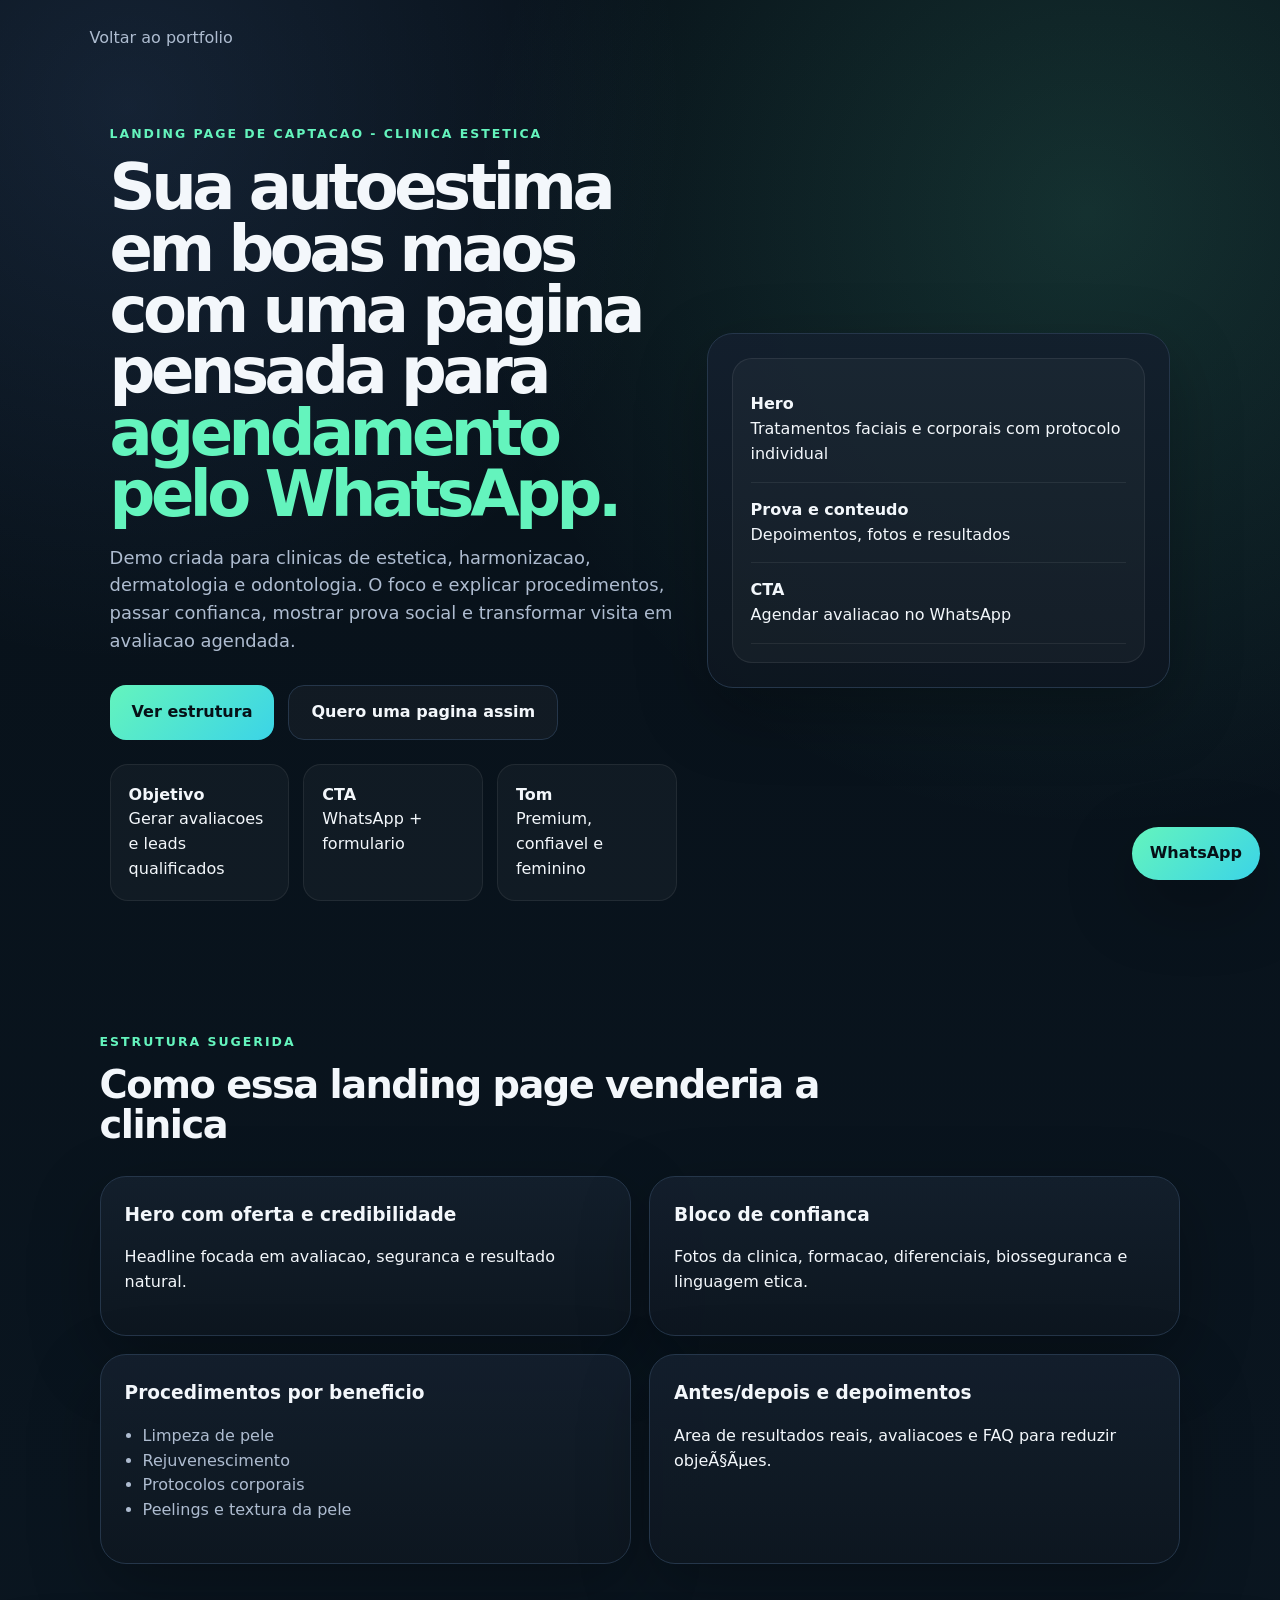
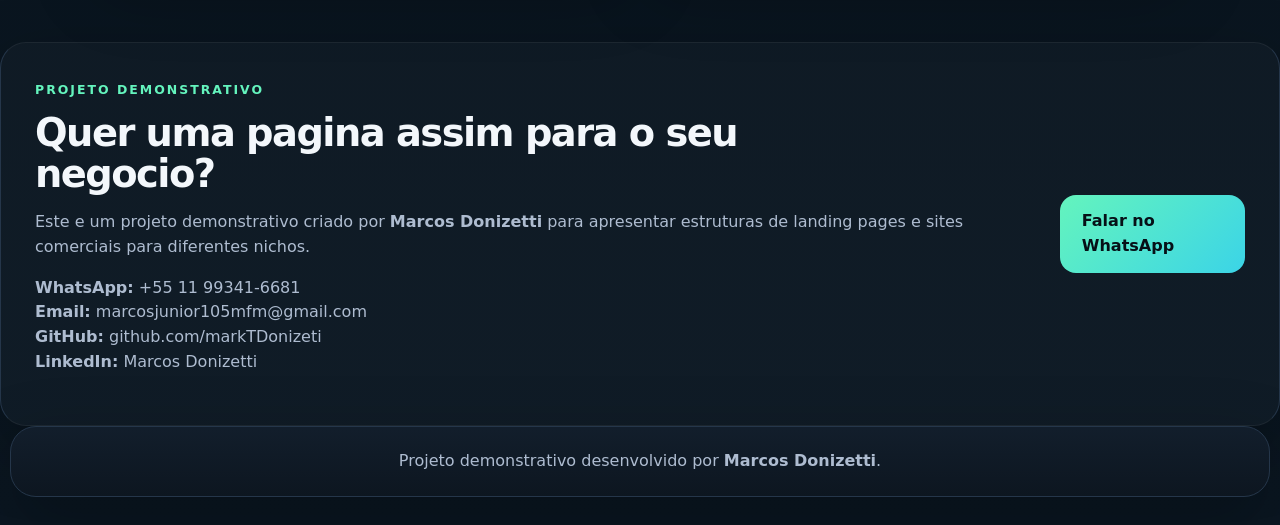
==== commit 5d2625e4: "Fix portfolio encoding and improve layout" ====
--- a/war-portfolio/clinica-estetica.html
+++ b/war-portfolio/clinica-estetica.html
@@ -1,45 +1,38 @@
 <!DOCTYPE html>
-<html lang='pt-BR'>
+<html lang="pt-BR">
 <head>
-  <meta charset='UTF-8'/>
-  <meta http-equiv='Content-Type' content='text/html; charset=UTF-8'/>
-  <meta name='viewport' content='width=device-width, initial-scale=1.0'/>
-  <title>Lumina Estética — Landing page demo</title>
-  <link rel='stylesheet' href='assets/styles.css'/>
+  <meta charset="UTF-8">
+  <meta http-equiv="Content-Type" content="text/html; charset=UTF-8">
+  <meta name="viewport" content="width=device-width, initial-scale=1.0">
+  <title>Lumina Estetica - Landing page demo</title>
+  <link rel="stylesheet" href="assets/styles.css">
 </head>
 <body>
-<a class='back' href='index.html'>← Voltar ao portfólio</a>
-<section class='demo-hero'>
+<a class="back" href="index.html">Voltar ao portfolio</a>
+<section class="demo-hero">
   <div>
-    <span class='eyebrow'>Landing page de captação • clínica estética</span>
-    <h1>Sua autoestima em boas mãos com uma página pensada para <span>agendamento pelo WhatsApp.</span></h1>
-    <p class='lead'>Tratamentos faciais e corporais com atendimento personalizado, foco em resultado e acompanhamento profissional. Demo criada para clínicas de estética, harmonização, dermatologia e odontologia estética.</p>
-    <div class='cta-row'><a class='btn primary' href='https://wa.me/5511993416681?text=Oi%20Marcos,%20vim%20pelo%20seu%20portf%C3%B3lio%20e%20quero%20falar%20sobre%20uma%20landing%20page.' target='_blank' rel='noopener'>Agendar uma avaliação</a><a class='btn ghost' href='#estrutura'>Ver estrutura</a></div>
-    <div class='stats'><div class='stat'><strong>Objetivo</strong><div>Gerar avaliações e leads qualificados</div></div><div class='stat'><strong>CTA</strong><div>WhatsApp + formulário</div></div><div class='stat'><strong>Tom</strong><div>Premium, confiável e humanizado</div></div></div>
+    <span class="eyebrow">Landing page de captacao - clinica estetica</span>
+    <h1>Sua autoestima em boas maos com uma pagina pensada para <span>agendamento pelo WhatsApp.</span></h1>
+    <p class="lead">Demo criada para clinicas de estetica, harmonizacao, dermatologia e odontologia. O foco e explicar procedimentos, passar confianca, mostrar prova social e transformar visita em avaliacao agendada.</p>
+    <div class="cta-row"><a class="btn primary" href="#estrutura">Ver estrutura</a><a class="btn ghost" href="https://wa.me/5511993416681?text=Oi%20Marcos,%20vim%20pelo%20seu%20portfolio%20e%20quero%20falar%20sobre%20uma%20landing%20page." target="_blank" rel="noopener">Quero uma pagina assim</a></div>
+    <div class="stats"><div class="stat"><strong>Objetivo</strong><div>Gerar avaliacoes e leads qualificados</div></div><div class="stat"><strong>CTA</strong><div>WhatsApp + formulario</div></div><div class="stat"><strong>Tom</strong><div>Premium, confiavel e feminino</div></div></div>
   </div>
-  <div class='mockup'><div class='screen'><div><strong>Hero</strong><br/>Tratamentos faciais e corporais com protocolo individual</div><div><strong>Prova social</strong><br/>Depoimentos, fotos e resultados reais</div><div><strong>Oferta</strong><br/>Avaliação + plano indicado para o perfil da paciente</div><div><strong>CTA</strong><br/>Agendar avaliação no WhatsApp</div></div></div>
+  <div class="mockup"><div class="screen"><div><strong>Hero</strong><br>Tratamentos faciais e corporais com protocolo individual</div><div><strong>Prova e conteudo</strong><br>Depoimentos, fotos e resultados</div><div><strong>CTA</strong><br>Agendar avaliacao no WhatsApp</div></div></div>
 </section>
-<section id='estrutura' class='section'>
-  <div class='section-head'><span class='eyebrow'>Estrutura sugerida</span><h2>Como essa landing page venderia uma clínica estética</h2></div>
-  <div class='feature-grid'><article><h3>1. Hero com oferta e credibilidade</h3><p><span class='highlight'>Headline:</span> Realce sua beleza com protocolos faciais e corporais pensados para sua rotina, objetivo e segurança.</p><p><span class='highlight'>Subheadline:</span> Agende sua avaliação e receba um plano personalizado para rejuvenescimento, textura da pele e cuidados corporais.</p></article><article><h3>2. Bloco de confiança</h3><p>Fotos da clínica, formação da especialista, diferenciais de atendimento, biossegurança e linguagem ética ajudam a reduzir medo e aumentar credibilidade.</p></article><article><h3>3. Procedimentos com foco em benefício</h3><ul class='clean'><li>Limpeza de pele e rejuvenescimento</li><li>Microagulhamento e skinbooster</li><li>Protocolos corporais</li><li>Peelings, melasma e textura da pele</li></ul></article><article><h3>4. Depoimentos e FAQ</h3><p>Antes/depois, avaliações e perguntas frequentes ajudam a quebrar objeções antes do clique no WhatsApp.</p></article></div>
+<section id="estrutura" class="section">
+  <div class="section-head"><span class="eyebrow">Estrutura sugerida</span><h2>Como essa landing page venderia a clinica</h2></div>
+  <div class="feature-grid"><article><h3>Hero com oferta e credibilidade</h3><p>Headline focada em avaliacao, seguranca e resultado natural.</p></article><article><h3>Bloco de confianca</h3><p>Fotos da clinica, formacao, diferenciais, biosseguranca e linguagem etica.</p></article><article><h3>Procedimentos por beneficio</h3><ul class="clean"><li>Limpeza de pele</li><li>Rejuvenescimento</li><li>Protocolos corporais</li><li>Peelings e textura da pele</li></ul></article><article><h3>Antes/depois e depoimentos</h3><p>Area de resultados reais, avaliacoes e FAQ para reduzir objeÃ§Ãµes.</p></article></div>
 </section>
-
-<section class='section alt'>
-  <div class='final-cta'>
-    <span class='eyebrow'>Projeto demonstrativo</span>
-    <h2>Quer uma página assim para o seu negócio?</h2>
-    <p>Este é um projeto demonstrativo criado por <strong>Marcos Donizetti</strong> para apresentar estruturas de landing pages e sites comerciais para diferentes nichos.</p>
-    <p>Se você quer uma página profissional para agendamento, orçamento, reserva, apresentação de serviços ou captação de leads, me chama no WhatsApp e eu te mostro como eu estruturaria uma versão para o seu negócio.</p>
-    <div class='contact-lines'>
-      <strong>WhatsApp:</strong> +55 11 99341-6681<br/>
-      <strong>Email:</strong> marcosjunior105mfm@gmail.com<br/>
-      <strong>GitHub:</strong> <a href='https://github.com/markTDonizeti' target='_blank' rel='noopener'>github.com/markTDonizeti</a><br/>
-      <strong>LinkedIn:</strong> <a href='https://www.linkedin.com/in/marcos-donizetti-48435938b/' target='_blank' rel='noopener'>Marcos Donizetti</a>
-    </div>
-    <a class='btn primary' href='https://wa.me/5511993416681?text=Oi%20Marcos,%20vim%20pelo%20seu%20portf%C3%B3lio%20e%20quero%20falar%20sobre%20uma%20landing%20page.' target='_blank' rel='noopener'>Falar no WhatsApp</a>
+<section class="section alt contact">
+  <div>
+    <span class="eyebrow">Projeto demonstrativo</span>
+    <h2>Quer uma pagina assim para o seu negocio?</h2>
+    <p>Este e um projeto demonstrativo criado por <strong>Marcos Donizetti</strong> para apresentar estruturas de landing pages e sites comerciais para diferentes nichos.</p>
+    <p><strong>WhatsApp:</strong> +55 11 99341-6681<br><strong>Email:</strong> marcosjunior105mfm@gmail.com<br><strong>GitHub:</strong> <a href="https://github.com/markTDonizeti" target="_blank" rel="noopener">github.com/markTDonizeti</a><br><strong>LinkedIn:</strong> <a href="https://www.linkedin.com/in/marcos-donizetti-48435938b/" target="_blank" rel="noopener">Marcos Donizetti</a></p>
   </div>
+  <a class="btn primary" href="https://wa.me/5511993416681?text=Oi%20Marcos,%20vim%20pelo%20seu%20portfolio%20e%20quero%20falar%20sobre%20uma%20landing%20page." target="_blank" rel="noopener">Falar no WhatsApp</a>
 </section>
-<footer class='footer'>Projeto demonstrativo desenvolvido por <strong>Marcos Donizetti</strong> — landing pages, sites institucionais e páginas comerciais para negócios locais.</footer>
-
+<footer class="footer">Projeto demonstrativo desenvolvido por <strong>Marcos Donizetti</strong>.</footer>
+<a class="floating-whatsapp" href="https://wa.me/5511993416681?text=Oi%20Marcos,%20vim%20pelo%20seu%20portfolio%20e%20quero%20falar%20sobre%20uma%20landing%20page." target="_blank" rel="noopener">WhatsApp</a>
 </body>
-</html>
+</html>
--- a/war-portfolio/assets/styles.css
+++ b/war-portfolio/assets/styles.css
@@ -1,249 +1,7 @@
-
 :root{
-  --bg:#070b12;
-  --bg2:#0b1220;
-  --panel:#101827;
-  --panel2:#0d1523;
-  --glass:rgba(255,255,255,.06);
-  --text:#f4f7fb;
-  --muted:#aab7c9;
-  --line:rgba(255,255,255,.12);
-  --brand:#6ee7b7;
-  --brand2:#60a5fa;
-  --accent:#fbbf24;
-  --danger:#fb7185;
+  --bg:#071018;--bg2:#0b1722;--panel:#111c29;--panel2:#0e1621;--text:#f3f7fb;--muted:#aebcd0;
+  --line:#25364a;--brand:#64f4bd;--brand2:#78a8ff;--accent:#ffbf73;--shadow:0 24px 70px rgba(0,0,0,.28)
 }
-*{box-sizing:border-box}
-html{scroll-behavior:smooth}
-body{
-  margin:0;
-  font-family:Inter,Segoe UI,Roboto,Arial,sans-serif;
-  background:
-    radial-gradient(circle at 15% 8%,rgba(96,165,250,.22),transparent 30%),
-    radial-gradient(circle at 80% 0%,rgba(110,231,183,.16),transparent 24%),
-    linear-gradient(180deg,var(--bg),var(--bg2));
-  color:var(--text);
-  line-height:1.55;
-}
-a{color:inherit;text-decoration:none}
-p{color:var(--muted)}
-.hero{
-  min-height:92vh;
-  padding:28px 6vw 80px;
-  position:relative;
-  overflow:hidden;
-}
-.hero:after{
-  content:"";
-  position:absolute;
-  inset:auto -20% -35% -20%;
-  height:460px;
-  background:linear-gradient(90deg,rgba(96,165,250,.16),rgba(110,231,183,.12));
-  filter:blur(70px);
-  z-index:-1;
-}
-.nav{
-  max-width:1180px;
-  margin:0 auto 70px;
-  display:flex;
-  justify-content:space-between;
-  align-items:center;
-  gap:18px;
-}
-.brand{
-  display:flex;
-  align-items:center;
-  gap:10px;
-  font-weight:900;
-  letter-spacing:.02em;
-}
-.brand:before{
-  content:"MD";
-  width:38px;
-  height:38px;
-  display:grid;
-  place-items:center;
-  border-radius:12px;
-  background:linear-gradient(135deg,var(--brand),var(--brand2));
-  color:#07111c;
-  font-weight:950;
-}
-.nav-links{display:flex;gap:18px;color:var(--muted);font-weight:700}
-.nav-links a{transition:.2s;color:var(--muted)}
-.nav-links a:hover{color:var(--brand)}
-.hero-grid{
-  max-width:1180px;
-  margin:0 auto;
-  display:grid;
-  grid-template-columns:1.15fr .85fr;
-  gap:32px;
-  align-items:center;
-}
-.eyebrow{
-  display:inline-flex;
-  align-items:center;
-  gap:8px;
-  padding:8px 12px;
-  border-radius:999px;
-  background:rgba(110,231,183,.09);
-  border:1px solid rgba(110,231,183,.22);
-  color:var(--brand);
-  font-size:.78rem;
-  text-transform:uppercase;
-  letter-spacing:.12em;
-  font-weight:900;
-}
-h1,h2,h3{margin:0 0 14px}
-h1{
-  margin-top:18px;
-  font-size:clamp(2.3rem,5vw,5rem);
-  line-height:.98;
-  max-width:12.5ch;
-  letter-spacing:-.06em;
-}
-h1 span,.highlight{color:var(--brand)}
-h2{
-  font-size:clamp(1.7rem,3vw,3.1rem);
-  line-height:1.08;
-  letter-spacing:-.04em;
-  max-width:17ch;
-}
-h3{font-size:1.18rem}
-.lead{
-  font-size:1.12rem;
-  max-width:66ch;
-}
-.cta-row{display:flex;gap:14px;margin-top:30px;flex-wrap:wrap}
-.btn{
-  display:inline-flex;
-  align-items:center;
-  justify-content:center;
-  gap:8px;
-  padding:14px 20px;
-  border-radius:16px;
-  border:1px solid var(--line);
-  font-weight:900;
-  transition:.2s transform,.2s border-color,.2s background;
-}
-.btn:hover{transform:translateY(-2px);border-color:var(--brand)}
-.btn.primary{
-  color:#041018;
-  border:none;
-  background:linear-gradient(135deg,var(--brand),var(--brand2));
-  box-shadow:0 18px 36px rgba(96,165,250,.18);
-}
-.btn.ghost{background:rgba(255,255,255,.04)}
-.hero-card,.project-card,.pillars article,.services-grid article,.niches article,.wide-card,.contact,.demo-panel,.mockup,.final-cta{
-  background:linear-gradient(180deg,rgba(255,255,255,.07),rgba(255,255,255,.035));
-  border:1px solid var(--line);
-  border-radius:26px;
-  box-shadow:0 24px 70px rgba(0,0,0,.23);
-  backdrop-filter:blur(12px);
-}
-.hero-card{padding:22px;display:grid;gap:14px}
-.metric{
-  padding:18px;
-  border-radius:20px;
-  background:rgba(255,255,255,.04);
-  border:1px solid rgba(255,255,255,.08);
-}
-.metric strong{display:block;font-size:1.05rem}
-.metric span{display:block;color:var(--muted);margin-top:3px}
-.section{padding:82px 6vw;max-width:1240px;margin:0 auto}
-.alt{max-width:none;background:rgba(255,255,255,.025);border-top:1px solid rgba(255,255,255,.06);border-bottom:1px solid rgba(255,255,255,.06)}
-.section-head{max-width:1180px;margin:0 auto 32px}
-.section-head p{max-width:74ch}
-.pillars,.services-grid,.niches{max-width:1180px;margin:0 auto;display:grid;grid-template-columns:repeat(3,1fr);gap:18px}
-.pillars article,.services-grid article,.niches article,.wide-card{padding:24px}
-.services-grid{grid-template-columns:repeat(4,1fr)}
-.projects-grid{max-width:1180px;margin:0 auto;display:grid;grid-template-columns:repeat(4,1fr);gap:18px}
-.project-card{
-  min-height:245px;
-  padding:22px;
-  display:flex;
-  flex-direction:column;
-  justify-content:flex-end;
-  overflow:hidden;
-  position:relative;
-  transition:.25s transform,.25s border-color,.25s box-shadow;
-}
-.project-card:before{
-  content:"";
-  position:absolute;
-  inset:-1px;
-  background:radial-gradient(circle at top right,rgba(110,231,183,.18),transparent 32%);
-  opacity:.75;
-  z-index:-1;
-}
-.project-card:hover{transform:translateY(-6px);border-color:rgba(110,231,183,.6);box-shadow:0 30px 80px rgba(0,0,0,.35)}
-.tag{
-  display:inline-flex;
-  width:max-content;
-  padding:7px 11px;
-  border-radius:999px;
-  background:rgba(96,165,250,.14);
-  color:#dbeafe;
-  font-size:.78rem;
-  font-weight:900;
-  margin-bottom:auto;
-}
-.project-card.accent:before{background:radial-gradient(circle at top right,rgba(251,191,36,.20),transparent 34%)}
-.wide-card{max-width:900px}
-.contact{
-  max-width:1180px;
-  display:flex;
-  justify-content:space-between;
-  align-items:center;
-  gap:28px;
-  padding:32px;
-}
-.small{font-size:.92rem}
-.footer{
-  padding:28px 6vw;
-  text-align:center;
-  color:var(--muted);
-  border-top:1px solid var(--line);
-}
-.back{display:inline-flex;margin:24px 6vw 0;color:var(--muted);font-weight:800}
-.demo-hero{
-  padding:70px 6vw 48px;
-  max-width:1240px;
-  margin:0 auto;
-  display:grid;
-  grid-template-columns:1.1fr .9fr;
-  gap:24px;
-  align-items:center;
-}
-.demo-hero h1{max-width:13.5ch}
-.mockup{padding:24px}
-.mockup .screen{
-  border-radius:22px;
-  border:1px solid rgba(255,255,255,.10);
-  padding:18px;
-  background:rgba(255,255,255,.04);
-}
-.mockup .screen div{padding:14px 0;border-bottom:1px solid rgba(255,255,255,.07)}
-.mockup .screen div:last-child{border-bottom:none}
-.stats{display:grid;grid-template-columns:repeat(3,1fr);gap:14px;margin-top:26px}
-.stat{padding:18px;border-radius:18px;background:rgba(255,255,255,.04);border:1px solid rgba(255,255,255,.08)}
-.stat strong{display:block;color:var(--brand)}
-.feature-grid,.faq-grid{max-width:1180px;margin:0 auto;display:grid;grid-template-columns:repeat(2,1fr);gap:18px}
-.feature-grid article,.faq-grid article,.demo-panel,.final-cta{padding:24px}
-ul.clean{padding-left:18px;color:var(--muted)}
-.final-cta{max-width:920px;margin:0 auto;text-align:center}
-.final-cta .contact-lines{margin:18px 0;color:var(--muted)}
-.contact-lines a{color:var(--brand)}
-@media(max-width:1080px){
-  .hero-grid,.demo-hero{grid-template-columns:1fr}
-  .projects-grid,.services-grid{grid-template-columns:repeat(2,1fr)}
-}
-@media(max-width:860px){
-  .pillars,.niches,.feature-grid,.faq-grid,.stats{grid-template-columns:1fr}
-  .contact{flex-direction:column;align-items:flex-start}
-}
-@media(max-width:680px){
-  .nav{flex-direction:column;align-items:flex-start}
-  .nav-links{flex-wrap:wrap}
-  .projects-grid,.services-grid{grid-template-columns:1fr}
-  .section{padding:60px 5vw}
-}
+*{box-sizing:border-box}html{scroll-behavior:smooth}body{margin:0;font-family:Inter,Segoe UI,system-ui,-apple-system,sans-serif;background:radial-gradient(circle at 85% 10%,rgba(100,244,189,.14),transparent 28%),radial-gradient(circle at 10% 5%,rgba(120,168,255,.12),transparent 24%),linear-gradient(180deg,var(--bg),var(--bg2));color:var(--text);line-height:1.55}a{color:inherit;text-decoration:none}.nav{position:sticky;top:0;z-index:10;backdrop-filter:blur(18px);background:rgba(7,16,24,.72);border-bottom:1px solid rgba(255,255,255,.06);display:flex;justify-content:space-between;align-items:center;padding:18px 7vw}.brand{font-weight:900;letter-spacing:.02em}.nav-links{display:flex;gap:20px;color:#dce8f8;font-size:.95rem}.hero{padding:72px 7vw 88px}.hero-grid{display:grid;grid-template-columns:minmax(0,1.2fr) minmax(320px,.8fr);gap:42px;align-items:center;max-width:1220px;margin:0 auto}.eyebrow{display:inline-block;font-size:.78rem;text-transform:uppercase;letter-spacing:.16em;color:var(--brand);font-weight:800;margin-bottom:14px}h1,h2,h3{margin:0 0 14px}h1{font-size:clamp(2.7rem,5vw,5.7rem);line-height:.96;letter-spacing:-.07em;max-width:760px;text-wrap:balance}h1 span,.highlight{color:var(--brand)}h2{font-size:clamp(1.7rem,3vw,3rem);letter-spacing:-.04em;line-height:1.05;max-width:780px}h3{font-size:1.16rem}.lead{font-size:1.12rem;color:var(--muted);max-width:68ch}.cta-row{display:flex;gap:14px;margin-top:30px;flex-wrap:wrap}.btn{display:inline-flex;align-items:center;justify-content:center;gap:8px;padding:14px 22px;border-radius:16px;font-weight:850;border:1px solid var(--line);transition:.2s transform,.2s border-color,.2s background}.btn:hover{transform:translateY(-2px);border-color:var(--brand)}.btn.primary{background:linear-gradient(135deg,var(--brand),#3bd4e7);color:#061017;border:none}.btn.ghost{background:rgba(255,255,255,.035)}.hero-card,.project-card,.pillars article,.services-grid article,.niches article,.wide-card,.contact,.mockup,.feature-grid article,.faq-grid article,.footer{background:linear-gradient(180deg,rgba(19,31,45,.92),rgba(13,22,32,.92));border:1px solid var(--line);border-radius:26px;box-shadow:var(--shadow)}.hero-card{padding:26px;display:grid;gap:14px}.metric{padding:18px;border-radius:18px;background:rgba(255,255,255,.035);border:1px solid rgba(255,255,255,.07)}.metric strong{display:block;font-size:1.05rem}.metric span{display:block;color:var(--muted);margin-top:5px}.section{padding:78px 7vw;max-width:1260px;margin:0 auto}.alt{max-width:none;background:rgba(255,255,255,.025);border-top:1px solid rgba(255,255,255,.055);border-bottom:1px solid rgba(255,255,255,.055)}.section-head{margin-bottom:30px}.section-head p,.project-card p,.pillars p,.services-grid p,.niches p,.wide-card p,.contact p{color:var(--muted)}.pillars,.services-grid,.niches{display:grid;grid-template-columns:repeat(3,minmax(0,1fr));gap:18px}.pillars article,.services-grid article,.niches article,.wide-card{padding:26px}.projects-grid{display:grid;grid-template-columns:repeat(4,minmax(0,1fr));gap:18px}.project-card{position:relative;overflow:hidden;padding:24px;min-height:245px;display:flex;flex-direction:column;justify-content:flex-end;transition:.22s transform,.22s border-color}.project-card:before{content:"";position:absolute;inset:0;background:radial-gradient(circle at top right,rgba(100,244,189,.16),transparent 35%);opacity:.65}.project-card>*{position:relative}.project-card:hover{transform:translateY(-6px);border-color:var(--brand)}.project-card.accent{background:linear-gradient(180deg,rgba(100,244,189,.08),rgba(17,28,41,.95))}.tag{display:inline-block;width:max-content;padding:8px 12px;border-radius:999px;background:rgba(120,168,255,.15);color:#dbe7ff;font-size:.78rem;font-weight:850;margin-bottom:auto}.contact{display:flex;justify-content:space-between;align-items:center;gap:26px;padding:34px}.small{font-size:.95rem}.footer{max-width:1260px;margin:0 auto 28px;padding:22px;text-align:center;color:var(--muted)}.demo-hero{padding:70px 7vw 50px;max-width:1240px;margin:0 auto;display:grid;grid-template-columns:1.1fr .9fr;gap:30px;align-items:center}.mockup{padding:24px}.mockup .screen{border-radius:20px;border:1px solid rgba(255,255,255,.08);padding:18px;background:rgba(255,255,255,.03)}.mockup .screen div{padding:15px 0;border-bottom:1px solid rgba(255,255,255,.07)}.stats{display:grid;grid-template-columns:repeat(3,1fr);gap:14px;margin-top:24px}.stat{padding:18px;border-radius:18px;background:rgba(255,255,255,.035);border:1px solid rgba(255,255,255,.07)}.feature-grid,.faq-grid{display:grid;grid-template-columns:repeat(2,1fr);gap:18px}.feature-grid article,.faq-grid article{padding:24px}.back{display:inline-flex;margin:26px 7vw 0;color:var(--muted)}ul.clean{padding-left:18px;color:var(--muted)}.demo-contact{margin-top:24px}.floating-whatsapp{position:fixed;right:20px;bottom:20px;z-index:20;border-radius:999px;padding:14px 18px;background:linear-gradient(135deg,var(--brand),#3bd4e7);color:#061017;font-weight:900;box-shadow:var(--shadow)}
+@media(max-width:980px){.hero-grid,.demo-hero,.projects-grid,.pillars,.services-grid,.niches,.feature-grid,.faq-grid{grid-template-columns:1fr 1fr}.contact{flex-direction:column;align-items:flex-start}h1{font-size:clamp(2.4rem,8vw,4rem)}}
+@media(max-width:680px){.nav{position:static;flex-direction:column;gap:12px;align-items:flex-start}.nav-links{flex-wrap:wrap}.hero{padding-top:44px}.hero-grid,.demo-hero,.projects-grid,.pillars,.services-grid,.niches,.feature-grid,.faq-grid{grid-template-columns:1fr}.stats{grid-template-columns:1fr}.contact{padding:24px}h1{letter-spacing:-.04em}}
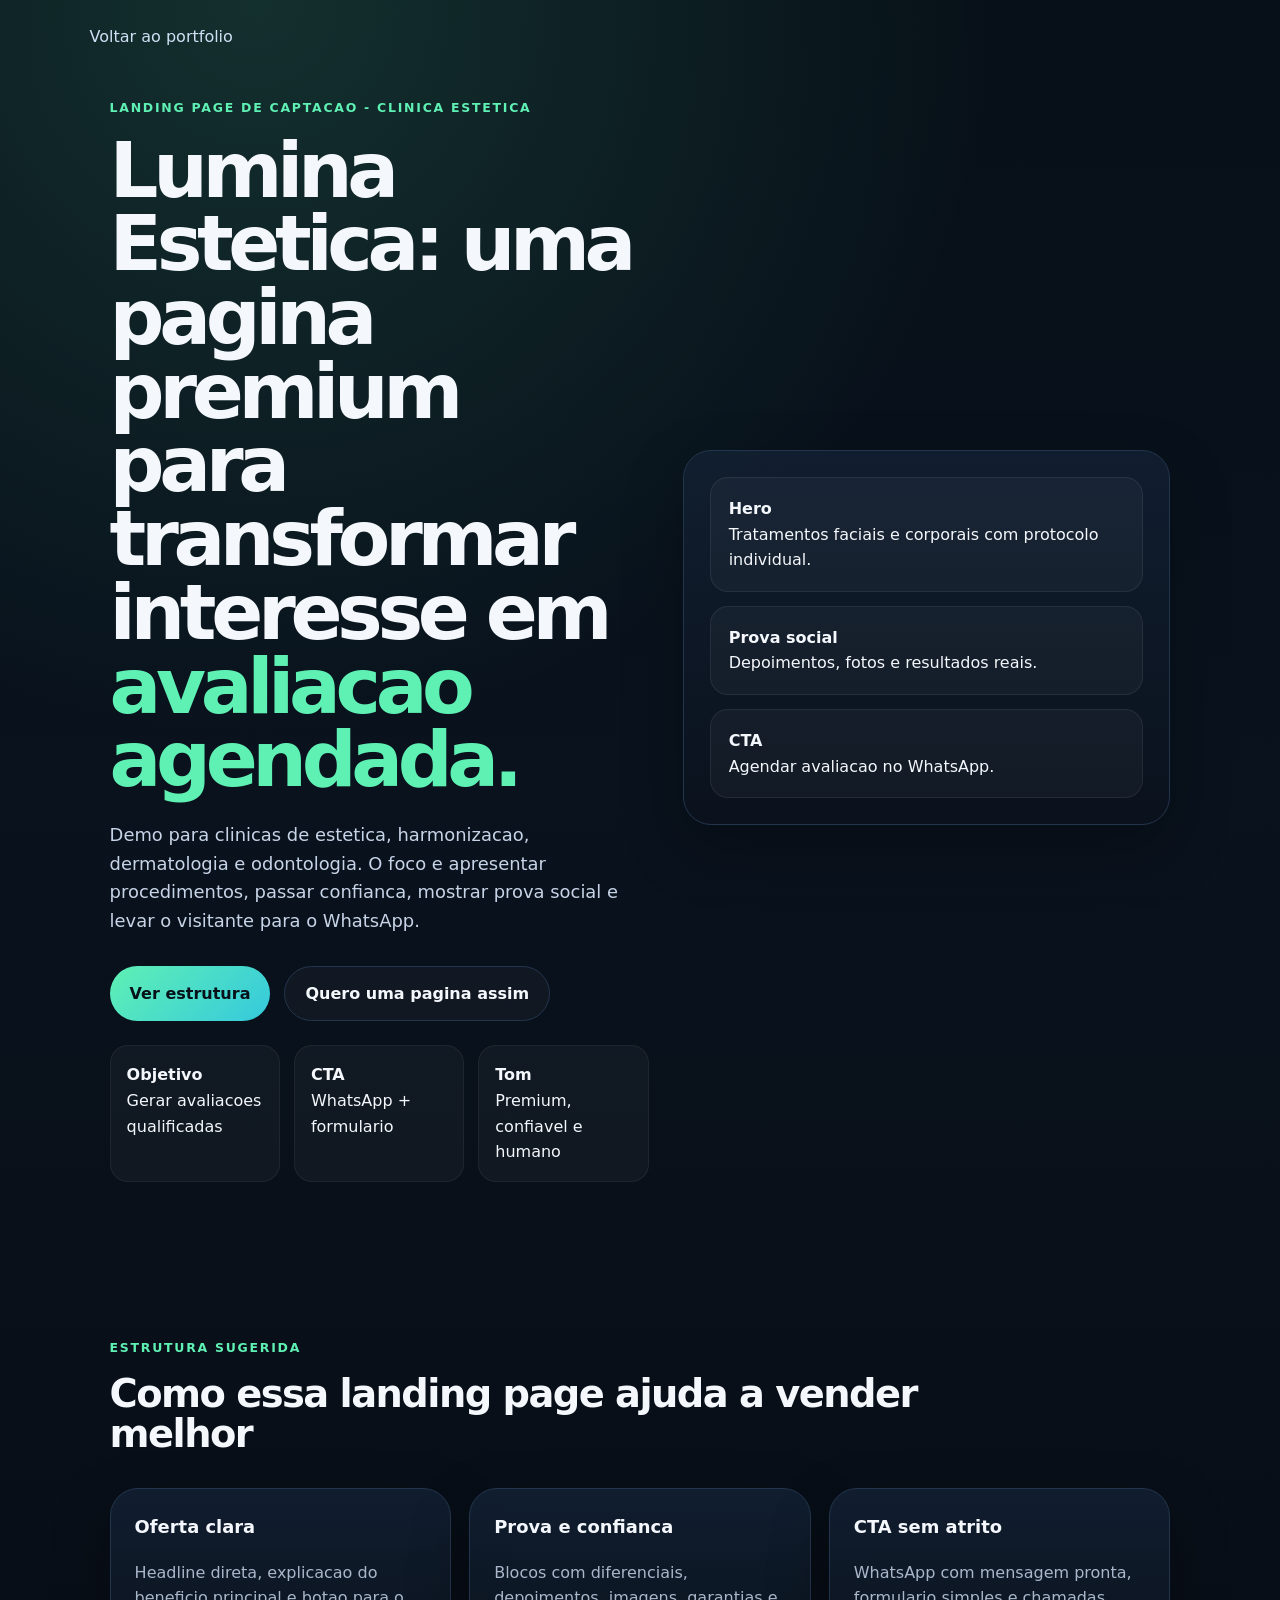
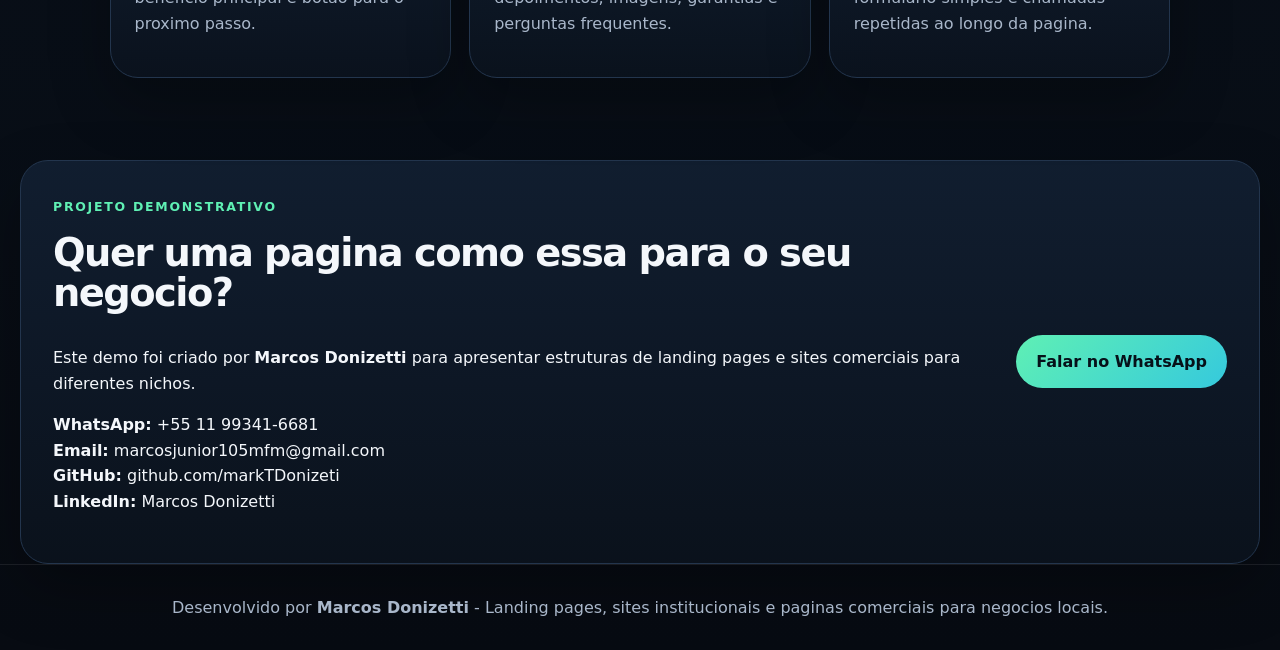
==== commit 814979d9: "Fix portfolio text encoding and improve layout" ====
--- a/war-portfolio/clinica-estetica.html
+++ b/war-portfolio/clinica-estetica.html
@@ -4,7 +4,7 @@
   <meta charset="UTF-8">
   <meta http-equiv="Content-Type" content="text/html; charset=UTF-8">
   <meta name="viewport" content="width=device-width, initial-scale=1.0">
-  <title>Lumina Estetica - Landing page demo</title>
+  <title>Lumina Estetica - Demo</title>
   <link rel="stylesheet" href="assets/styles.css">
 </head>
 <body>
@@ -12,27 +12,30 @@
 <section class="demo-hero">
   <div>
     <span class="eyebrow">Landing page de captacao - clinica estetica</span>
-    <h1>Sua autoestima em boas maos com uma pagina pensada para <span>agendamento pelo WhatsApp.</span></h1>
-    <p class="lead">Demo criada para clinicas de estetica, harmonizacao, dermatologia e odontologia. O foco e explicar procedimentos, passar confianca, mostrar prova social e transformar visita em avaliacao agendada.</p>
+    <h1>Lumina Estetica: uma pagina premium para transformar interesse em <span>avaliacao agendada.</span></h1>
+    <p class="lead">Demo para clinicas de estetica, harmonizacao, dermatologia e odontologia. O foco e apresentar procedimentos, passar confianca, mostrar prova social e levar o visitante para o WhatsApp.</p>
     <div class="cta-row"><a class="btn primary" href="#estrutura">Ver estrutura</a><a class="btn ghost" href="https://wa.me/5511993416681?text=Oi%20Marcos,%20vim%20pelo%20seu%20portfolio%20e%20quero%20falar%20sobre%20uma%20landing%20page." target="_blank" rel="noopener">Quero uma pagina assim</a></div>
-    <div class="stats"><div class="stat"><strong>Objetivo</strong><div>Gerar avaliacoes e leads qualificados</div></div><div class="stat"><strong>CTA</strong><div>WhatsApp + formulario</div></div><div class="stat"><strong>Tom</strong><div>Premium, confiavel e feminino</div></div></div>
+    <div class="stats"><div class="stat"><strong>Objetivo</strong><div>Gerar avaliacoes qualificadas</div></div><div class="stat"><strong>CTA</strong><div>WhatsApp + formulario</div></div><div class="stat"><strong>Tom</strong><div>Premium, confiavel e humano</div></div></div>
   </div>
-  <div class="mockup"><div class="screen"><div><strong>Hero</strong><br>Tratamentos faciais e corporais com protocolo individual</div><div><strong>Prova e conteudo</strong><br>Depoimentos, fotos e resultados</div><div><strong>CTA</strong><br>Agendar avaliacao no WhatsApp</div></div></div>
+  <aside class="demo-panel"><div class="screen"><div><strong>Hero</strong><br>Tratamentos faciais e corporais com protocolo individual.</div><div><strong>Prova social</strong><br>Depoimentos, fotos e resultados reais.</div><div><strong>CTA</strong><br>Agendar avaliacao no WhatsApp.</div></div></aside>
 </section>
 <section id="estrutura" class="section">
-  <div class="section-head"><span class="eyebrow">Estrutura sugerida</span><h2>Como essa landing page venderia a clinica</h2></div>
-  <div class="feature-grid"><article><h3>Hero com oferta e credibilidade</h3><p>Headline focada em avaliacao, seguranca e resultado natural.</p></article><article><h3>Bloco de confianca</h3><p>Fotos da clinica, formacao, diferenciais, biosseguranca e linguagem etica.</p></article><article><h3>Procedimentos por beneficio</h3><ul class="clean"><li>Limpeza de pele</li><li>Rejuvenescimento</li><li>Protocolos corporais</li><li>Peelings e textura da pele</li></ul></article><article><h3>Antes/depois e depoimentos</h3><p>Area de resultados reais, avaliacoes e FAQ para reduzir objeÃ§Ãµes.</p></article></div>
+  <div class="section-head"><span class="eyebrow">Estrutura sugerida</span><h2>Como essa landing page ajuda a vender melhor</h2></div>
+  <div class="grid-3">
+    <article class="tile"><h3>Oferta clara</h3><p>Headline direta, explicacao do beneficio principal e botao para o proximo passo.</p></article>
+    <article class="tile"><h3>Prova e confianca</h3><p>Blocos com diferenciais, depoimentos, imagens, garantias e perguntas frequentes.</p></article>
+    <article class="tile"><h3>CTA sem atrito</h3><p>WhatsApp com mensagem pronta, formulario simples e chamadas repetidas ao longo da pagina.</p></article>
+  </div>
 </section>
-<section class="section alt contact">
+<section class="section contact-box" id="contato">
   <div>
     <span class="eyebrow">Projeto demonstrativo</span>
-    <h2>Quer uma pagina assim para o seu negocio?</h2>
-    <p>Este e um projeto demonstrativo criado por <strong>Marcos Donizetti</strong> para apresentar estruturas de landing pages e sites comerciais para diferentes nichos.</p>
+    <h2>Quer uma pagina como essa para o seu negocio?</h2>
+    <p>Este demo foi criado por <strong>Marcos Donizetti</strong> para apresentar estruturas de landing pages e sites comerciais para diferentes nichos.</p>
     <p><strong>WhatsApp:</strong> +55 11 99341-6681<br><strong>Email:</strong> marcosjunior105mfm@gmail.com<br><strong>GitHub:</strong> <a href="https://github.com/markTDonizeti" target="_blank" rel="noopener">github.com/markTDonizeti</a><br><strong>LinkedIn:</strong> <a href="https://www.linkedin.com/in/marcos-donizetti-48435938b/" target="_blank" rel="noopener">Marcos Donizetti</a></p>
   </div>
   <a class="btn primary" href="https://wa.me/5511993416681?text=Oi%20Marcos,%20vim%20pelo%20seu%20portfolio%20e%20quero%20falar%20sobre%20uma%20landing%20page." target="_blank" rel="noopener">Falar no WhatsApp</a>
 </section>
-<footer class="footer">Projeto demonstrativo desenvolvido por <strong>Marcos Donizetti</strong>.</footer>
-<a class="floating-whatsapp" href="https://wa.me/5511993416681?text=Oi%20Marcos,%20vim%20pelo%20seu%20portfolio%20e%20quero%20falar%20sobre%20uma%20landing%20page." target="_blank" rel="noopener">WhatsApp</a>
+<footer class="footer">Desenvolvido por <strong>Marcos Donizetti</strong> - Landing pages, sites institucionais e paginas comerciais para negocios locais.</footer>
 </body>
 </html>
--- a/war-portfolio/assets/styles.css
+++ b/war-portfolio/assets/styles.css
@@ -1,7 +1,58 @@
 :root{
-  --bg:#071018;--bg2:#0b1722;--panel:#111c29;--panel2:#0e1621;--text:#f3f7fb;--muted:#aebcd0;
-  --line:#25364a;--brand:#64f4bd;--brand2:#78a8ff;--accent:#ffbf73;--shadow:0 24px 70px rgba(0,0,0,.28)
+  --bg:#071018;--panel:#0d1724;--panel2:#111f31;--text:#f4f7fb;--muted:#a9b7ca;
+  --line:#23354d;--brand:#5ff0b4;--brand2:#7aa8ff;--accent:#ffbc6b;
 }
-*{box-sizing:border-box}html{scroll-behavior:smooth}body{margin:0;font-family:Inter,Segoe UI,system-ui,-apple-system,sans-serif;background:radial-gradient(circle at 85% 10%,rgba(100,244,189,.14),transparent 28%),radial-gradient(circle at 10% 5%,rgba(120,168,255,.12),transparent 24%),linear-gradient(180deg,var(--bg),var(--bg2));color:var(--text);line-height:1.55}a{color:inherit;text-decoration:none}.nav{position:sticky;top:0;z-index:10;backdrop-filter:blur(18px);background:rgba(7,16,24,.72);border-bottom:1px solid rgba(255,255,255,.06);display:flex;justify-content:space-between;align-items:center;padding:18px 7vw}.brand{font-weight:900;letter-spacing:.02em}.nav-links{display:flex;gap:20px;color:#dce8f8;font-size:.95rem}.hero{padding:72px 7vw 88px}.hero-grid{display:grid;grid-template-columns:minmax(0,1.2fr) minmax(320px,.8fr);gap:42px;align-items:center;max-width:1220px;margin:0 auto}.eyebrow{display:inline-block;font-size:.78rem;text-transform:uppercase;letter-spacing:.16em;color:var(--brand);font-weight:800;margin-bottom:14px}h1,h2,h3{margin:0 0 14px}h1{font-size:clamp(2.7rem,5vw,5.7rem);line-height:.96;letter-spacing:-.07em;max-width:760px;text-wrap:balance}h1 span,.highlight{color:var(--brand)}h2{font-size:clamp(1.7rem,3vw,3rem);letter-spacing:-.04em;line-height:1.05;max-width:780px}h3{font-size:1.16rem}.lead{font-size:1.12rem;color:var(--muted);max-width:68ch}.cta-row{display:flex;gap:14px;margin-top:30px;flex-wrap:wrap}.btn{display:inline-flex;align-items:center;justify-content:center;gap:8px;padding:14px 22px;border-radius:16px;font-weight:850;border:1px solid var(--line);transition:.2s transform,.2s border-color,.2s background}.btn:hover{transform:translateY(-2px);border-color:var(--brand)}.btn.primary{background:linear-gradient(135deg,var(--brand),#3bd4e7);color:#061017;border:none}.btn.ghost{background:rgba(255,255,255,.035)}.hero-card,.project-card,.pillars article,.services-grid article,.niches article,.wide-card,.contact,.mockup,.feature-grid article,.faq-grid article,.footer{background:linear-gradient(180deg,rgba(19,31,45,.92),rgba(13,22,32,.92));border:1px solid var(--line);border-radius:26px;box-shadow:var(--shadow)}.hero-card{padding:26px;display:grid;gap:14px}.metric{padding:18px;border-radius:18px;background:rgba(255,255,255,.035);border:1px solid rgba(255,255,255,.07)}.metric strong{display:block;font-size:1.05rem}.metric span{display:block;color:var(--muted);margin-top:5px}.section{padding:78px 7vw;max-width:1260px;margin:0 auto}.alt{max-width:none;background:rgba(255,255,255,.025);border-top:1px solid rgba(255,255,255,.055);border-bottom:1px solid rgba(255,255,255,.055)}.section-head{margin-bottom:30px}.section-head p,.project-card p,.pillars p,.services-grid p,.niches p,.wide-card p,.contact p{color:var(--muted)}.pillars,.services-grid,.niches{display:grid;grid-template-columns:repeat(3,minmax(0,1fr));gap:18px}.pillars article,.services-grid article,.niches article,.wide-card{padding:26px}.projects-grid{display:grid;grid-template-columns:repeat(4,minmax(0,1fr));gap:18px}.project-card{position:relative;overflow:hidden;padding:24px;min-height:245px;display:flex;flex-direction:column;justify-content:flex-end;transition:.22s transform,.22s border-color}.project-card:before{content:"";position:absolute;inset:0;background:radial-gradient(circle at top right,rgba(100,244,189,.16),transparent 35%);opacity:.65}.project-card>*{position:relative}.project-card:hover{transform:translateY(-6px);border-color:var(--brand)}.project-card.accent{background:linear-gradient(180deg,rgba(100,244,189,.08),rgba(17,28,41,.95))}.tag{display:inline-block;width:max-content;padding:8px 12px;border-radius:999px;background:rgba(120,168,255,.15);color:#dbe7ff;font-size:.78rem;font-weight:850;margin-bottom:auto}.contact{display:flex;justify-content:space-between;align-items:center;gap:26px;padding:34px}.small{font-size:.95rem}.footer{max-width:1260px;margin:0 auto 28px;padding:22px;text-align:center;color:var(--muted)}.demo-hero{padding:70px 7vw 50px;max-width:1240px;margin:0 auto;display:grid;grid-template-columns:1.1fr .9fr;gap:30px;align-items:center}.mockup{padding:24px}.mockup .screen{border-radius:20px;border:1px solid rgba(255,255,255,.08);padding:18px;background:rgba(255,255,255,.03)}.mockup .screen div{padding:15px 0;border-bottom:1px solid rgba(255,255,255,.07)}.stats{display:grid;grid-template-columns:repeat(3,1fr);gap:14px;margin-top:24px}.stat{padding:18px;border-radius:18px;background:rgba(255,255,255,.035);border:1px solid rgba(255,255,255,.07)}.feature-grid,.faq-grid{display:grid;grid-template-columns:repeat(2,1fr);gap:18px}.feature-grid article,.faq-grid article{padding:24px}.back{display:inline-flex;margin:26px 7vw 0;color:var(--muted)}ul.clean{padding-left:18px;color:var(--muted)}.demo-contact{margin-top:24px}.floating-whatsapp{position:fixed;right:20px;bottom:20px;z-index:20;border-radius:999px;padding:14px 18px;background:linear-gradient(135deg,var(--brand),#3bd4e7);color:#061017;font-weight:900;box-shadow:var(--shadow)}
-@media(max-width:980px){.hero-grid,.demo-hero,.projects-grid,.pillars,.services-grid,.niches,.feature-grid,.faq-grid{grid-template-columns:1fr 1fr}.contact{flex-direction:column;align-items:flex-start}h1{font-size:clamp(2.4rem,8vw,4rem)}}
-@media(max-width:680px){.nav{position:static;flex-direction:column;gap:12px;align-items:flex-start}.nav-links{flex-wrap:wrap}.hero{padding-top:44px}.hero-grid,.demo-hero,.projects-grid,.pillars,.services-grid,.niches,.feature-grid,.faq-grid{grid-template-columns:1fr}.stats{grid-template-columns:1fr}.contact{padding:24px}h1{letter-spacing:-.04em}}+*{box-sizing:border-box}
+html{scroll-behavior:smooth}
+body{margin:0;font-family:Inter,Segoe UI,system-ui,Arial,sans-serif;background:radial-gradient(circle at 20% 0,rgba(95,240,180,.14),transparent 30%),linear-gradient(180deg,#071018,#09121d 35%,#070b12);color:var(--text);line-height:1.6}
+a{color:inherit;text-decoration:none}
+.nav{position:sticky;top:0;z-index:20;display:flex;justify-content:space-between;align-items:center;padding:18px 7vw;background:rgba(7,16,24,.82);backdrop-filter:blur(16px);border-bottom:1px solid rgba(255,255,255,.06)}
+.brand{font-weight:900;letter-spacing:.01em}
+.nav-links{display:flex;gap:20px;color:#cfe0f5;font-size:.95rem}
+.hero{padding:70px 7vw 90px}
+.hero-grid{display:grid;grid-template-columns:minmax(0,1.15fr) minmax(320px,.85fr);gap:44px;align-items:center;max-width:1200px;margin:0 auto}
+.eyebrow{display:inline-flex;gap:8px;align-items:center;color:var(--brand);font-weight:800;font-size:.78rem;text-transform:uppercase;letter-spacing:.14em;margin-bottom:16px}
+h1,h2,h3,p{margin-top:0}
+h1{font-size:clamp(2.6rem,6vw,5.6rem);line-height:.96;letter-spacing:-.07em;margin-bottom:24px;max-width:780px}
+h1 span,.highlight{color:var(--brand)}
+h2{font-size:clamp(1.8rem,3vw,3rem);line-height:1.05;letter-spacing:-.04em;max-width:820px}
+h3{font-size:1.12rem}
+.lead{font-size:1.12rem;color:#c7d4e7;max-width:720px}
+.cta-row{display:flex;gap:14px;flex-wrap:wrap;margin-top:30px}
+.btn{display:inline-flex;justify-content:center;align-items:center;padding:14px 20px;border-radius:999px;font-weight:850;border:1px solid var(--line);transition:.2s transform,.2s border-color,.2s background}
+.btn:hover{transform:translateY(-2px);border-color:var(--brand)}
+.btn.primary{background:linear-gradient(135deg,var(--brand),#35c9dd);color:#061119;border:none}
+.btn.ghost{background:rgba(255,255,255,.03)}
+.hero-card,.project-card,.tile,.wide-card,.contact-box,.demo-panel{background:linear-gradient(180deg,rgba(17,31,49,.92),rgba(10,18,29,.92));border:1px solid var(--line);border-radius:28px;box-shadow:0 24px 60px rgba(0,0,0,.28)}
+.hero-card{padding:26px;display:grid;gap:14px}
+.metric{padding:18px;border-radius:20px;background:rgba(255,255,255,.035);border:1px solid rgba(255,255,255,.06)}
+.metric strong{display:block;margin-bottom:4px}
+.metric span{color:#bfd0e7;font-size:.95rem}
+.section{padding:82px 7vw;max-width:1240px;margin:0 auto}
+.alt{max-width:none;background:rgba(255,255,255,.018);border-top:1px solid rgba(255,255,255,.055);border-bottom:1px solid rgba(255,255,255,.055)}
+.section-head{margin-bottom:34px}
+.section-head p{color:var(--muted);max-width:760px}
+.grid-3{display:grid;grid-template-columns:repeat(3,1fr);gap:18px}
+.grid-4{display:grid;grid-template-columns:repeat(4,1fr);gap:18px}
+.tile{padding:24px}
+.tile p,.project-card p,.wide-card p,.demo-panel p,li{color:var(--muted)}
+.project-card{min-height:230px;padding:22px;display:flex;flex-direction:column;justify-content:flex-end;position:relative;overflow:hidden}
+.project-card:before{content:"";position:absolute;inset:auto -20% -30% auto;width:160px;height:160px;background:radial-gradient(circle,var(--brand),transparent 65%);opacity:.13}
+.project-card:hover{border-color:var(--brand);transform:translateY(-4px)}
+.tag{display:inline-block;width:max-content;margin-bottom:auto;padding:8px 12px;border-radius:999px;background:rgba(122,168,255,.13);color:#d9e6ff;font-size:.78rem;font-weight:850}
+.accent{background:linear-gradient(180deg,rgba(95,240,180,.10),rgba(13,23,36,.96))}
+.wide-card{padding:30px;max-width:920px}
+.contact-box{padding:32px;display:grid;grid-template-columns:minmax(0,1fr) auto;gap:24px;align-items:center}
+.footer{padding:30px 7vw;border-top:1px solid rgba(255,255,255,.08);color:var(--muted);text-align:center}
+.small{font-size:.92rem;color:var(--muted)}
+.demo-hero{padding:44px 7vw 70px;max-width:1240px;margin:0 auto;display:grid;grid-template-columns:minmax(0,1.05fr) minmax(320px,.95fr);gap:34px;align-items:center}
+.back{display:inline-flex;margin:24px 7vw 0;color:#cfe0f5}
+.demo-panel{padding:26px}
+.screen{display:grid;gap:14px}
+.screen div{padding:18px;border-radius:18px;background:rgba(255,255,255,.035);border:1px solid rgba(255,255,255,.07)}
+.stats{display:grid;grid-template-columns:repeat(3,1fr);gap:14px;margin-top:24px}
+.stat{padding:16px;border-radius:18px;background:rgba(255,255,255,.035);border:1px solid rgba(255,255,255,.06)}
+.clean{padding-left:18px}
+.final-cta{margin-top:30px}
+@media(max-width:1000px){.hero-grid,.demo-hero,.grid-4{grid-template-columns:1fr 1fr}.grid-3{grid-template-columns:1fr 1fr}.contact-box{grid-template-columns:1fr}}
+@media(max-width:680px){.nav{align-items:flex-start;gap:12px;flex-direction:column}.nav-links{flex-wrap:wrap}.hero,.section{padding-left:22px;padding-right:22px}.hero-grid,.demo-hero,.grid-4,.grid-3,.stats{grid-template-columns:1fr}h1{font-size:3rem}.hero-card{padding:18px}}
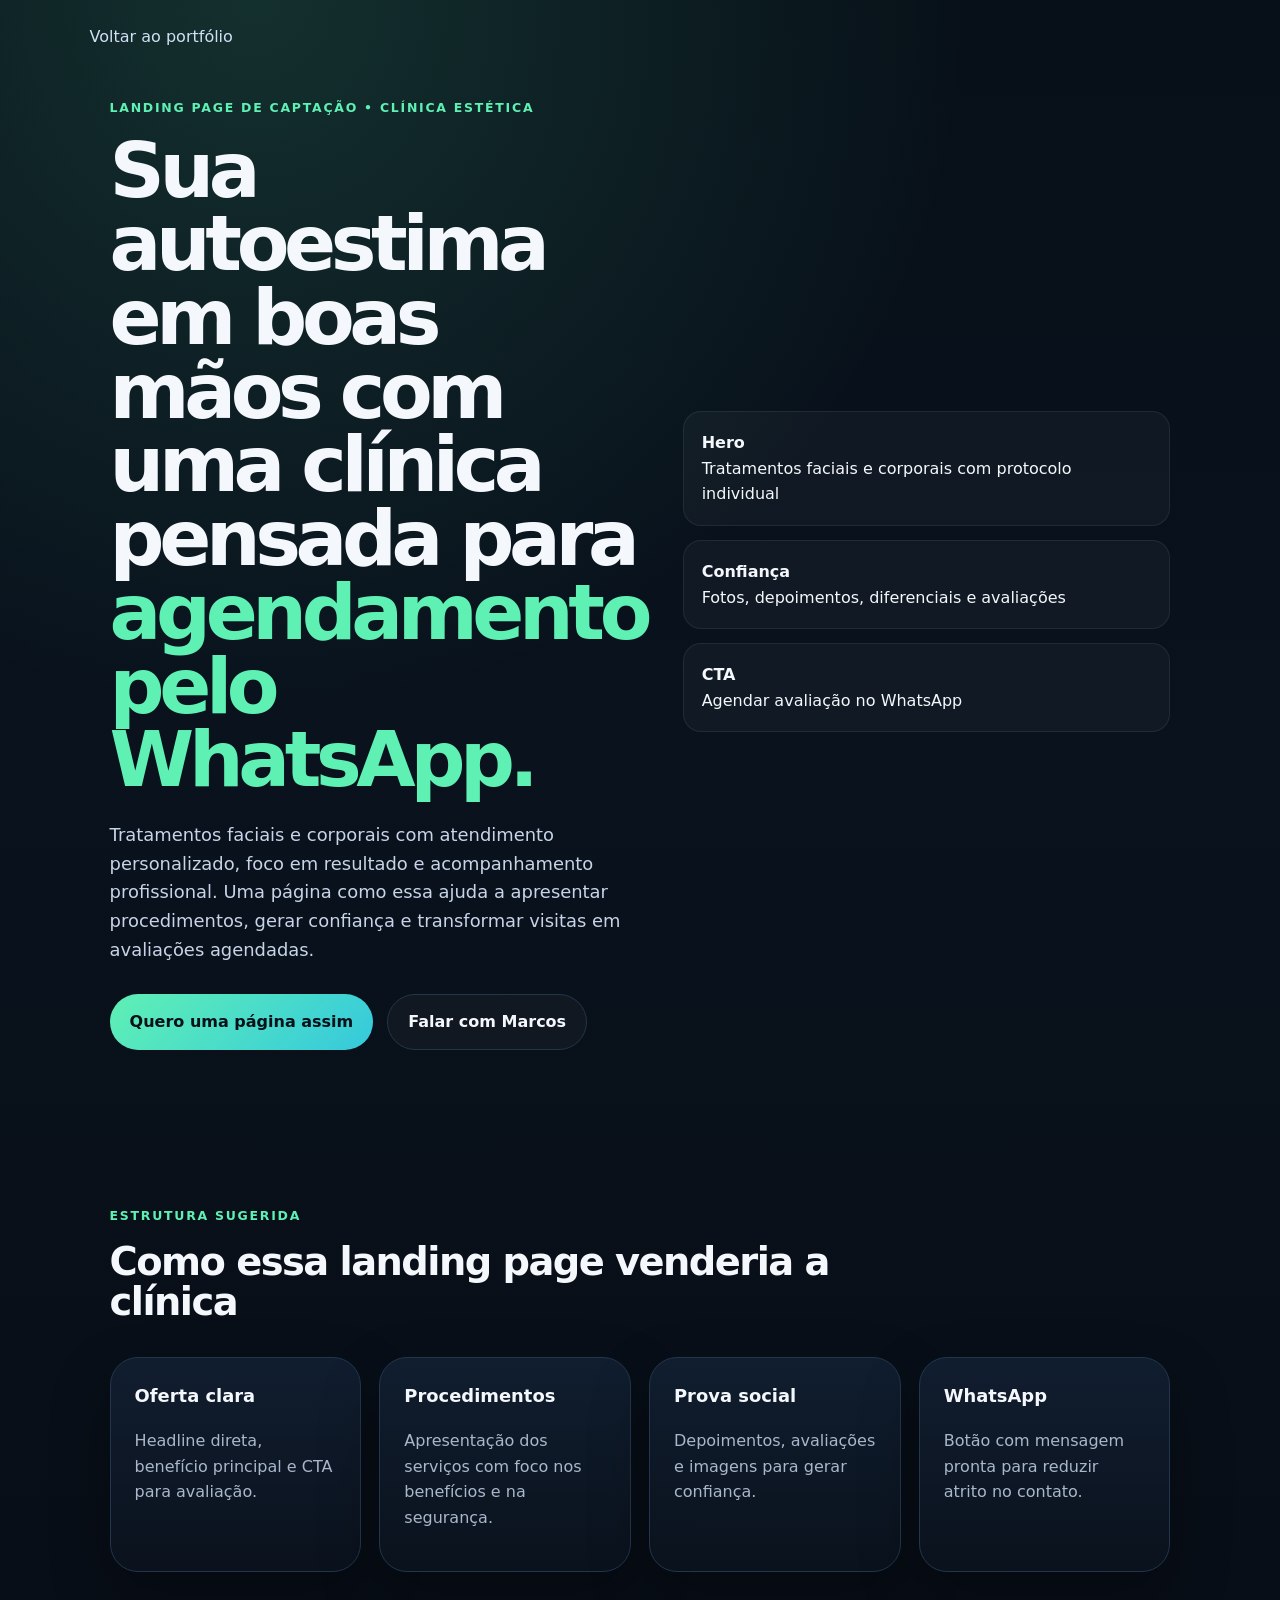
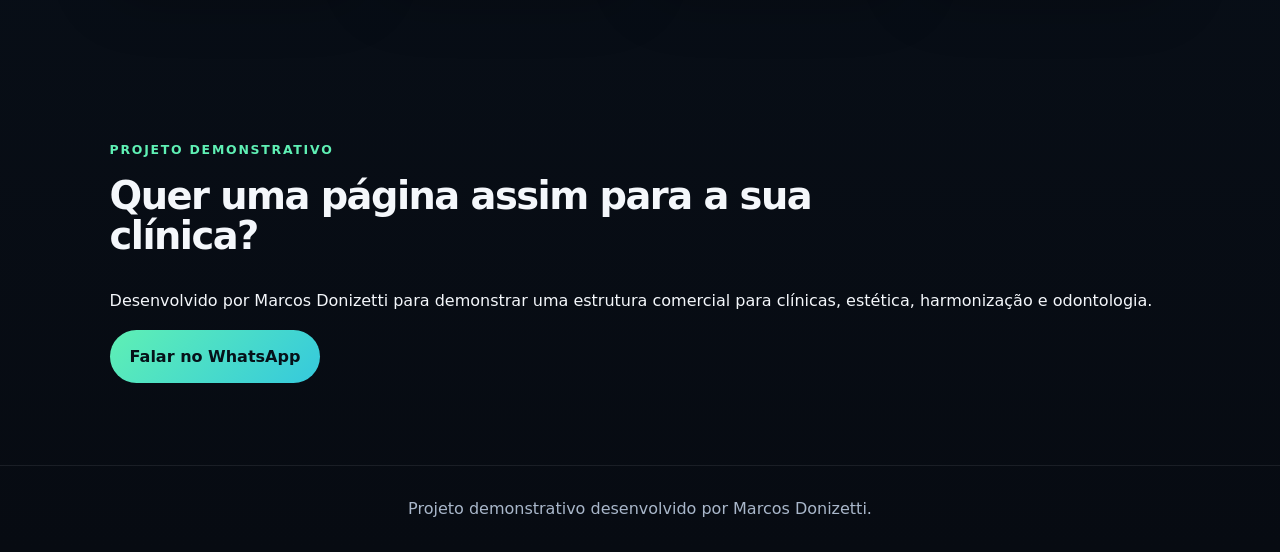
==== commit 2218fd0f: "Restore Portuguese accents with HTML entities" ====
--- a/war-portfolio/clinica-estetica.html
+++ b/war-portfolio/clinica-estetica.html
@@ -1,41 +1,18 @@
 <!DOCTYPE html>
 <html lang="pt-BR">
-<head>
-  <meta charset="UTF-8">
-  <meta http-equiv="Content-Type" content="text/html; charset=UTF-8">
-  <meta name="viewport" content="width=device-width, initial-scale=1.0">
-  <title>Lumina Estetica - Demo</title>
-  <link rel="stylesheet" href="assets/styles.css">
-</head>
+<head><meta charset="UTF-8"><meta http-equiv="Content-Type" content="text/html; charset=UTF-8"><meta name="viewport" content="width=device-width, initial-scale=1.0"><title>Lumina Est&eacute;tica - Landing Page Demo</title><link rel="stylesheet" href="assets/styles.css"></head>
 <body>
-<a class="back" href="index.html">Voltar ao portfolio</a>
+<a class="back" href="index.html">Voltar ao portf&oacute;lio</a>
 <section class="demo-hero">
   <div>
-    <span class="eyebrow">Landing page de captacao - clinica estetica</span>
-    <h1>Lumina Estetica: uma pagina premium para transformar interesse em <span>avaliacao agendada.</span></h1>
-    <p class="lead">Demo para clinicas de estetica, harmonizacao, dermatologia e odontologia. O foco e apresentar procedimentos, passar confianca, mostrar prova social e levar o visitante para o WhatsApp.</p>
-    <div class="cta-row"><a class="btn primary" href="#estrutura">Ver estrutura</a><a class="btn ghost" href="https://wa.me/5511993416681?text=Oi%20Marcos,%20vim%20pelo%20seu%20portfolio%20e%20quero%20falar%20sobre%20uma%20landing%20page." target="_blank" rel="noopener">Quero uma pagina assim</a></div>
-    <div class="stats"><div class="stat"><strong>Objetivo</strong><div>Gerar avaliacoes qualificadas</div></div><div class="stat"><strong>CTA</strong><div>WhatsApp + formulario</div></div><div class="stat"><strong>Tom</strong><div>Premium, confiavel e humano</div></div></div>
+    <span class="eyebrow">Landing page de capta&ccedil;&atilde;o &bull; cl&iacute;nica est&eacute;tica</span>
+    <h1>Sua autoestima em boas m&atilde;os com uma cl&iacute;nica pensada para <span>agendamento pelo WhatsApp.</span></h1>
+    <p class="lead">Tratamentos faciais e corporais com atendimento personalizado, foco em resultado e acompanhamento profissional. Uma p&aacute;gina como essa ajuda a apresentar procedimentos, gerar confian&ccedil;a e transformar visitas em avalia&ccedil;&otilde;es agendadas.</p>
+    <div class="cta-row"><a class="btn primary" href="https://wa.me/5511993416681?text=Oi%20Marcos,%20vim%20pelo%20seu%20portfolio%20e%20quero%20falar%20sobre%20uma%20landing%20page." target="_blank" rel="noopener">Quero uma p&aacute;gina assim</a><a class="btn ghost" href="index.html#contato">Falar com Marcos</a></div>
   </div>
-  <aside class="demo-panel"><div class="screen"><div><strong>Hero</strong><br>Tratamentos faciais e corporais com protocolo individual.</div><div><strong>Prova social</strong><br>Depoimentos, fotos e resultados reais.</div><div><strong>CTA</strong><br>Agendar avaliacao no WhatsApp.</div></div></aside>
+  <div class="mockup"><div class="screen"><div><strong>Hero</strong><br>Tratamentos faciais e corporais com protocolo individual</div><div><strong>Confian&ccedil;a</strong><br>Fotos, depoimentos, diferenciais e avalia&ccedil;&otilde;es</div><div><strong>CTA</strong><br>Agendar avalia&ccedil;&atilde;o no WhatsApp</div></div></div>
 </section>
-<section id="estrutura" class="section">
-  <div class="section-head"><span class="eyebrow">Estrutura sugerida</span><h2>Como essa landing page ajuda a vender melhor</h2></div>
-  <div class="grid-3">
-    <article class="tile"><h3>Oferta clara</h3><p>Headline direta, explicacao do beneficio principal e botao para o proximo passo.</p></article>
-    <article class="tile"><h3>Prova e confianca</h3><p>Blocos com diferenciais, depoimentos, imagens, garantias e perguntas frequentes.</p></article>
-    <article class="tile"><h3>CTA sem atrito</h3><p>WhatsApp com mensagem pronta, formulario simples e chamadas repetidas ao longo da pagina.</p></article>
-  </div>
-</section>
-<section class="section contact-box" id="contato">
-  <div>
-    <span class="eyebrow">Projeto demonstrativo</span>
-    <h2>Quer uma pagina como essa para o seu negocio?</h2>
-    <p>Este demo foi criado por <strong>Marcos Donizetti</strong> para apresentar estruturas de landing pages e sites comerciais para diferentes nichos.</p>
-    <p><strong>WhatsApp:</strong> +55 11 99341-6681<br><strong>Email:</strong> marcosjunior105mfm@gmail.com<br><strong>GitHub:</strong> <a href="https://github.com/markTDonizeti" target="_blank" rel="noopener">github.com/markTDonizeti</a><br><strong>LinkedIn:</strong> <a href="https://www.linkedin.com/in/marcos-donizetti-48435938b/" target="_blank" rel="noopener">Marcos Donizetti</a></p>
-  </div>
-  <a class="btn primary" href="https://wa.me/5511993416681?text=Oi%20Marcos,%20vim%20pelo%20seu%20portfolio%20e%20quero%20falar%20sobre%20uma%20landing%20page." target="_blank" rel="noopener">Falar no WhatsApp</a>
-</section>
-<footer class="footer">Desenvolvido por <strong>Marcos Donizetti</strong> - Landing pages, sites institucionais e paginas comerciais para negocios locais.</footer>
-</body>
-</html>+<section class="section"><div class="section-head"><span class="eyebrow">Estrutura sugerida</span><h2>Como essa landing page venderia a cl&iacute;nica</h2></div><div class="grid-4"><article class="tile"><h3>Oferta clara</h3><p>Headline direta, benef&iacute;cio principal e CTA para avalia&ccedil;&atilde;o.</p></article><article class="tile"><h3>Procedimentos</h3><p>Apresenta&ccedil;&atilde;o dos servi&ccedil;os com foco nos benef&iacute;cios e na seguran&ccedil;a.</p></article><article class="tile"><h3>Prova social</h3><p>Depoimentos, avalia&ccedil;&otilde;es e imagens para gerar confian&ccedil;a.</p></article><article class="tile"><h3>WhatsApp</h3><p>Bot&atilde;o com mensagem pronta para reduzir atrito no contato.</p></article></div></section>
+<section class="section contact"><div><span class="eyebrow">Projeto demonstrativo</span><h2>Quer uma p&aacute;gina assim para a sua cl&iacute;nica?</h2><p>Desenvolvido por Marcos Donizetti para demonstrar uma estrutura comercial para cl&iacute;nicas, est&eacute;tica, harmoniza&ccedil;&atilde;o e odontologia.</p></div><a class="btn primary" href="https://wa.me/5511993416681?text=Oi%20Marcos,%20vim%20pelo%20seu%20portfolio%20e%20quero%20falar%20sobre%20uma%20landing%20page." target="_blank" rel="noopener">Falar no WhatsApp</a></section>
+<footer class="footer">Projeto demonstrativo desenvolvido por Marcos Donizetti.</footer>
+</body></html>
--- a/war-portfolio/assets/styles.css
+++ b/war-portfolio/assets/styles.css
@@ -55,4 +55,62 @@
 .clean{padding-left:18px}
 .final-cta{margin-top:30px}
 @media(max-width:1000px){.hero-grid,.demo-hero,.grid-4{grid-template-columns:1fr 1fr}.grid-3{grid-template-columns:1fr 1fr}.contact-box{grid-template-columns:1fr}}
-@media(max-width:680px){.nav{align-items:flex-start;gap:12px;flex-direction:column}.nav-links{flex-wrap:wrap}.hero,.section{padding-left:22px;padding-right:22px}.hero-grid,.demo-hero,.grid-4,.grid-3,.stats{grid-template-columns:1fr}h1{font-size:3rem}.hero-card{padding:18px}}+@media(max-width:680px){.nav{align-items:flex-start;gap:12px;flex-direction:column}.nav-links{flex-wrap:wrap}.hero,.section{padding-left:22px;padding-right:22px}.hero-grid,.demo-hero,.grid-4,.grid-3,.stats{grid-template-columns:1fr}h1{font-size:3rem}.hero-card{padding:18px}}
+
+/* contact-cards-start */
+.contact-actions {
+  gap: 16px;
+}
+
+.contact-actions .metric {
+  display: block;
+  text-decoration: none;
+  color: inherit;
+}
+
+.contact-link {
+  position: relative;
+  cursor: pointer;
+  transition: transform .22s ease, border-color .22s ease, background .22s ease, box-shadow .22s ease;
+}
+
+.contact-link:hover {
+  transform: translateY(-4px);
+  border-color: var(--brand);
+  background: rgba(98, 240, 181, .06);
+  box-shadow: 0 18px 40px rgba(0, 0, 0, .22);
+}
+
+.contact-link:focus-visible {
+  outline: 3px solid rgba(98, 240, 181, .55);
+  outline-offset: 4px;
+}
+
+.contact-link em {
+  display: inline-flex;
+  margin-top: 10px;
+  font-style: normal;
+  font-size: .82rem;
+  font-weight: 800;
+  letter-spacing: .04em;
+  text-transform: uppercase;
+  color: var(--brand);
+  opacity: .92;
+}
+
+.contact-link::after {
+  content: "->";
+  position: absolute;
+  right: 18px;
+  top: 18px;
+  color: var(--brand);
+  font-weight: 900;
+  opacity: .75;
+  transition: transform .22s ease, opacity .22s ease;
+}
+
+.contact-link:hover::after {
+  transform: translateX(4px);
+  opacity: 1;
+}
+/* contact-cards-end */
